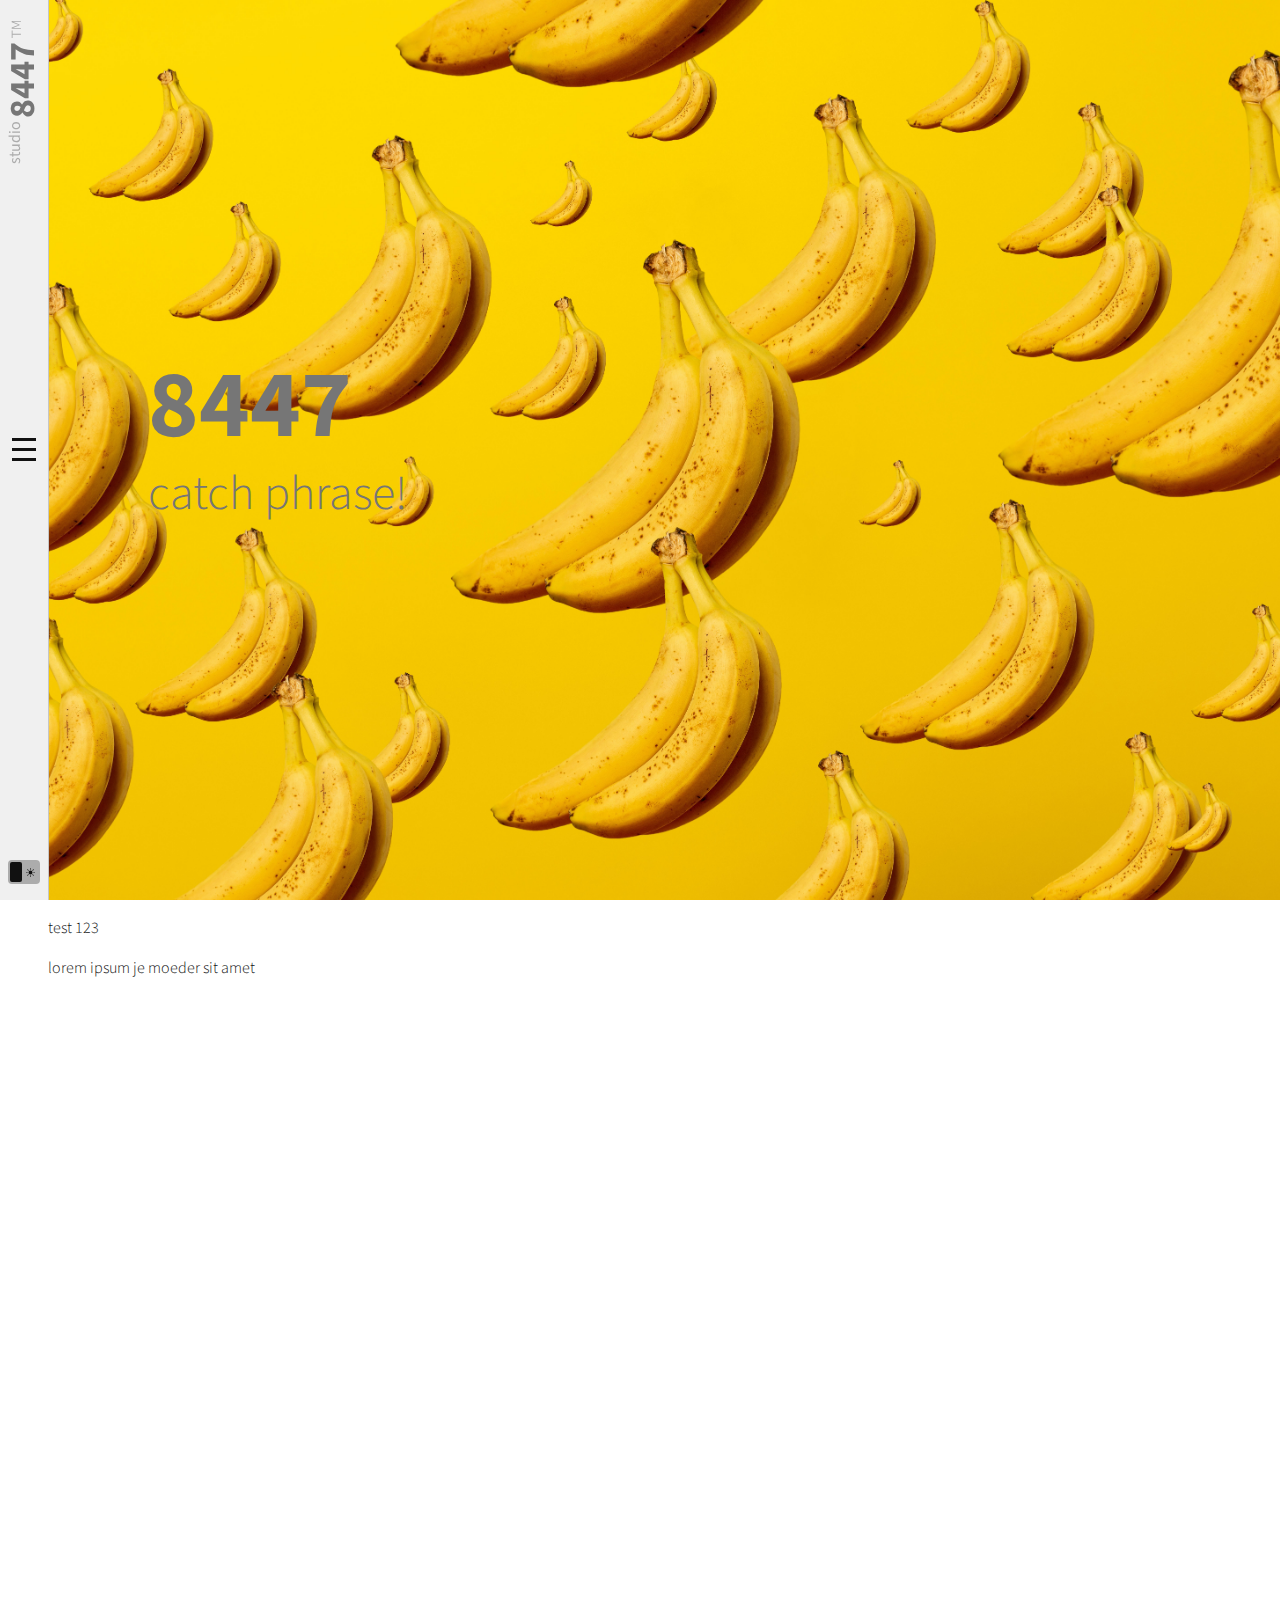
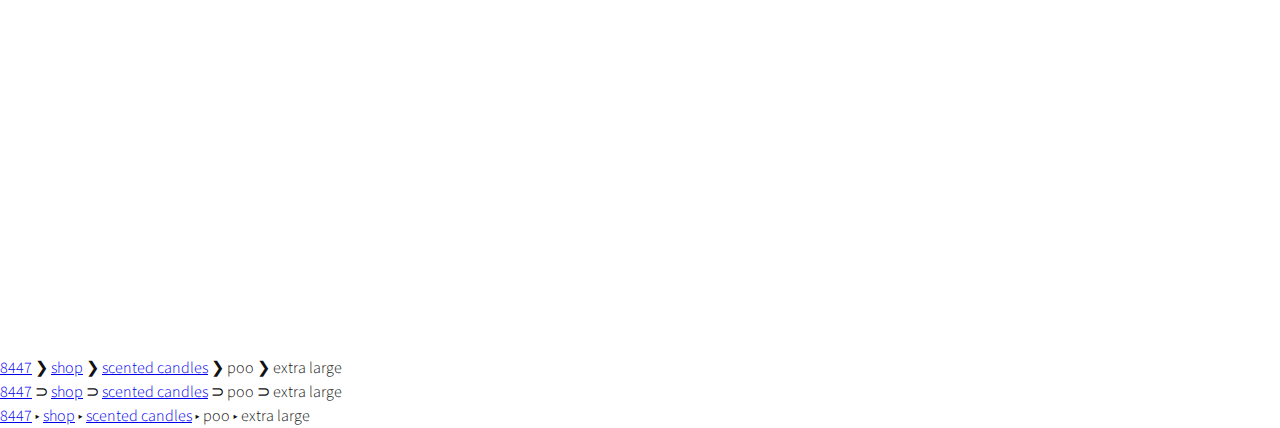
==== docs/8447/index.html @ b16a4faa "breadcrumb design" ====
<html color-mode="light">

  <head>
    <script src="https://ajax.googleapis.com/ajax/libs/jquery/3.6.1/jquery.min.js"></script>
    <script src="darkmode.js"></script>
    <meta name="viewport" content="width=device-width, initial-scale=1.0">
    <!--    styles-->
    <link rel="preconnect" href="https://fonts.googleapis.com">
    <link rel="preconnect" href="https://fonts.gstatic.com" crossorigin>
    <link href="https://fonts.googleapis.com/css2?family=Source+Sans+Pro:ital,wght@0,200;0,300;0,400;0,600;0,700;0,900;1,200;1,300;1,400;1,600;1,700;1,900&display=swap" rel="stylesheet">
    <link rel="stylesheet" href="styles.css">
    <link rel="stylesheet" href="hamburgers.css">
    <!--    fonts-->
    <link rel="preconnect" href="https://fonts.googleapis.com">
    <link rel="preconnect" href="https://fonts.gstatic.com" crossorigin>
    <link href="https://fonts.googleapis.com/css2?family=Source+Sans+Pro:ital,wght@0,300;0,400;0,700;1,300;1,400;1,700&display=swap" rel="stylesheet">

    <script>
      function toggle_menu() {

        if($('#menu_trigger').hasClass('is-active')) {

          $('#menu_trigger').removeClass('is-active');
          $('#menu_bar').removeClass('active');
          $('.menu_overlay').removeClass('active');
          $('body').removeClass('no_touching');

        } else {

          $('#menu_trigger').addClass('is-active');
          $('#menu_bar').addClass('active');
          $('.menu_overlay').addClass('active');
          $('body').addClass('no_touching');

        };

      };
    </script>

  </head>

  <body>

    <header>
      <div class="menu_overlay" onclick="toggle_menu()"></div>
      <div id="menu_bar" class="menu_container">
        <div class="menu_dock">
          <a class="logo_wrapper" href="index.html">  
            <h3>studio</h3><h1>8447<span>&#8482;</span></h1>
          </a>
          <div class="menu-tools">
            <label class="switch">
              <input type="checkbox" class="darkmode-trigger" id="darkmode-toggle">
              <span class="slider"><span></span></span>
            </label>
          </div>
          <div class="menu_trigger_wrapper">
            <button id="menu_trigger" class="hamburger hamburger--spin" onclick="toggle_menu()" type="button">
              <span class="hamburger-box">
                <span class="hamburger-inner"></span>
              </span>
            </button>
          </div>
        </div>
        <div class="menu_panel">
          <div class="menu_panel_content">
            <ul class="menu">
              <li class="main_item">
                <a>Shop</a>
                <p>buy buy buy!</p>
              </li>
              <li class="main_item">
                <a>Meubelmakerij</a>
                <p>building your ideas</p>
              </li>
              <li class="main_item">
                <a>CNC &amp; laser service</a>
                <p>carving and cutting your designs</p>
              </li>
              <li class="main_item">
                <a>4th thing here</a>
                <p>lorem ipsum dolor sit amet</p>
              </li>
              <li><a class="extra_item">over 8447</a></li>
              <li><a class="extra_item">contact</a>
              </li>
            </ul>
          </div>
        </div>
      </div>
    </header>

    <main class="content_container">
      <section class="hero">
        <div class="hero_content">
          <h1>8447</h1>
          <h4 style="font-weight: 300;">catch phrase!</h4>
        </div>
      </section>
      <p>test 123</p>
      <p></p>
      <div style="height: 1000px;">
        <p>lorem ipsum je moeder sit amet</p>
      </div>
    </main>

    <footer>
      <div class="breadcrumb_wrapper">
        <div class="breadcrumb_bar">
          <a href="index.html">8447</a>
          <span>&#x276F;</span>
          <a href="shop">shop</a>
          <span>&#x276F;</span>
          <a href="shop/scented-candles">scented candles</a>
          <span>&#x276F;</span>
          <a>poo</a>
          <span>&#x276F;</span>
          <a>extra large</a>
        </div>
      </div>
      <div class="breadcrumb_wrapper">
        
        <div class="breadcrumb_bar">
          <a href="index.html">8447</a>
          <span>&sup;</span>
          <a href="shop">shop</a>
          <span>&sup;</span>
          <a href="shop/scented-candles">scented candles</a>
          <span>&sup;</span>
          <a>poo</a>
          <span>&sup;</span>
          <a>extra large</a>
        </div>
      </div><div class="breadcrumb_wrapper">
        <div class="breadcrumb_bar">
          <a href="index.html">8447</a>
          <span>&#x25B8;</span>
          <a href="shop">shop</a>
          <span>&#x25B8;</span>
          <a href="shop/scented-candles">scented candles</a>
          <span>&#x25B8;</span>
          <a>poo</a>
          <span>&#x25B8;</span>
          <a>extra large</a>
        </div>
      </div>
    </footer>

  </body>

</html>
---- docs/8447/styles.css ----
html, .root {font-size: 16px; line-height: 24px; height: 100%; padding: 0;}

div, pre {box-sizing: border-box; -moz-box-sizing: border-box; -webkit-box-sizing: border-box;}

.no_touching {
  touch-action: none;
  overflow: hidden;
}

html{
  --g01: #F0F0F0;
  --g02: #DDDDDD;
  --g03: #C6C6C6;
  --g04: #ACACAC;
  --g05: #919191;
  --g06: #767676;
  --g07: #5C5C5C;
  --g08: #444444;
  --g09: #2F2F2F;
  --g10: #1F1F1F;
  --g11: #151515;
  --g12: #111111;
  --g13: #000000;
}

:root[color-mode="light"] {

  --background: #ffffff;
  --surface_1: var(--g01);
  --surface_2: var(--g02);
  --surface_3: var(--g03);
  --surface_4: var(--g04);
  --surface_hl_1: var(--g02);
  --surface_hl_2: var(--g03);
  --surface_hl_3: var(--g04);
  --surface_hl_4: var(--g05);
  --primary: var(--g06);
  --secundary: var(--g04);
  --acc_orange: #ff9524;

  --on_sur_1: var(--g12);
  --on_sur_2: var(--g13);
  --on_sig: #ffffff;
}

:root[color-mode="dark"] {

  --background: var(--g09);
  --surface_1: var(--g10);
  --surface_2: var(--g11);
  --surface_3: var(--g12);
  --surface_4: var(--g13);
  --surface_hl_1: var(--g08);
  --surface_hl_2: var(--g09);
  --surface_hl_3: var(--g10);
  --surface_hl_4: var(--g11);
  --primary: var(--g06);
  --secundary: var(--g08);
  --acc_orange: #de750b;

  --on_sur_1: var(--g04);
  --on_sur_2: var(--03);
  --on_sig: var(--g02);
}

body {

  --menu_bar_width: 48px;
  --menu_bar_height: 48px;
  --menu_field_width: 400px;

  height: 100%;
  margin: 0;
  padding: 0;

  background-color: #ffffff;
  background-color: var(--surface_1, #f0f0f0);
  background-color: var(--background, #ffffff);

  border: none;
  font-weight: 300;
  font-family: 'Source Sans Pro', sans-serif;;
  font-size: 1em;
  line-height: 1.5em;
  color: #111111;
  color: var(--on_sur_1, #111111);
  width: 100%;
  overflow-x: hidden;
}


/*  for mobile devices  */
@media only screen and (min-width: 300px) {


  /*  ## -- menu bar -- ##  */

  .menu_container {
    touch-action: auto;
    width: 100%;
    height: 48px;
    height: var(--menu_bar_width, 48px);
    position: fixed;
    top: 0;
    left: 0;
    right: 0;
    border-bottom: 1px solid var(--surface_3, #c6c6c6);
    background-color: var(--surface_1, #f0f0f0);

    /* on closing menu */
    transition: height .25s ease-in-out 0.1s;
  }

  .menu_container.active {
    touch-action: none;
    height: 100%;
    /* on openening menu */
    transition: height .25s ease-in-out;
  }

  .menu_overlay {
    opacity: 0;
    position: fixed;
    top: 0;
    width: 0;
    height: 0;
    background-color: rgba(0, 0, 0, 0.8);
    background-color: var(--surface_2);

    opacity: 0;
    transition: opacity 0.25s ease-in-out,
      height 0s ease 0.25s,
      width 0s ease 0.25s;
  }

  .menu_overlay.active {
    opacity: .95;
    width: 100%;
    height: 100%;
    transition: opacity 0.25s ease-in-out;
  }

  .menu_dock {
    height: 48px;
    height: calc(var(--menu_bar_height, 48px));
    position: absolute;
    left: 0;
    right: 0;
    /*    bottom: 0;*/
  }

  .menu_panel {
    position: absolute;
    top: 48px;
    top: var(--menu_bar_height, 48px);
    width: 100%;
    height: 0;
    overflow-y: scroll;
    overflow-x: hidden;
    /* on closing menu */
    transition: height .25s ease-in-out 0.1s;
  }

  .menu_container.active > .menu_panel {
    height: calc(100% - var(--menu_bar_height, 48px) - env(safe-area-inset-bottom));
    opacity: 1;
    /* on openening menu */
    transition: 
      height .25s ease-in-out;
  }

  .menu_panel_content {
    padding: 2em;
    opacity: 0;
/*    margin: 2em;*/
    /*    on closing menu   */
    transition: opacity 0.1s ease-in-out 0.1s;
  }

  .menu_container.active > .menu_panel > .menu_panel_content {
    opacity: 1;
    /*    on opening menu   */
    transition: opacity 0.15s ease-in-out 0.25s;
  }


  /*  ## -- menu trigger -- ##  */

  .menu_trigger_wrapper {
    position: absolute;
    right: 0;
    top: 50%;
    transform: translate(0, -50%);
    padding: 16px;
  }


  /*  ## -- logo -- ##  */

  .logo_wrapper {
    text-decoration: inherit;
    cursor: pointer;
    display: flex;
    align-items: flex-start;
    position: absolute;
    left: 0;
    top: 50%;
    transform: translateY(-50%);
    margin-left: 16px;

  }

  .logo_wrapper > h1 {
    margin: 2px 0;
    font-size: 20px;
    color: var(--primary);
  }

  .logo_wrapper > h1 > span {
    font-weight: 200;
    color: var(--secundary);
    font-size: 19px;
  }

  .logo_wrapper > h3 {
    margin: 0 4px 0 0;
    font-size: 12px;
    font-weight: 400;

    color: var(--secundary);
  }


  /*  ## -- darkmode trigger -- ##  */

  .menu-tools {
    position: absolute;
    top: 50%;
    right: 40px;
    margin: 0 16px;
    transform: translateY(-50%);
  }

  .switch {
    -webkit-touch-callout: none;
    -webkit-user-select: none;
    -khtml-user-select: none;
    -moz-user-select: none;
    -ms-user-select: none;
    user-select: none;
    overflow: hidden;
    position: relative;
    display: inline-block;
    width: 32px;
    height: 24px;
    border-radius: 4px;
    cursor: pointer;
    background-color: var(--surface_4);
  }

  .switch input {
    opacity: 0;
    width: 0;
    height: 0;
  }

  .slider {
    position: absolute;
    display: inline-block;
    left: 0;
    padding: 2px;
    box-sizing: border-box;
    width: 50%;
    height: 100%;
    transition: all 0.25s ease-out;
  }

  .slider > span {
    display: inline-block;
    height: 100%;
    width: 100%;
    background-color: #161825;
    background-color: var(--on_sur_1, #111111);
    border-radius: 2px;
  }

  input:checked + .slider {
    transform: translateX(100%);
  }

  .slider:after, .slider:before {
    content: "";
    display: inline-block;
    position: absolute;
    top: 0;
    height: 100%;
    width: 80%;
    background-repeat: no-repeat;
    background-size: contain;
    transition:
      background-position 0.2s ease-out 0.3s,
      opacity 0.5s 0.25s;
  }

  .slider:before {
    right: 100%;
    background-image: url(night.svg);
    background-position: 0px 20px;
    opacity: 0;
  }

  .slider:after {
    left: 100%;
    background-image: url(day.svg);
    background-position: center;
    opacity: 1;
  }

  input:checked + .slider:before {
    background-position: center;
    opacity: 1;
  }

  input:checked + .slider:after {
    background-position: 0 -20px;
    opacity: 0;
  }


  /*  ## -- menu -- ##  */

  .menu {
    list-style-type: none;
    padding: 0;
    margin: 0;
  }

  .main_item > a {
    font-size: 1.5em;
    font-weight: 700;
    transition: color .15s ease-in-out;
  }

  .main_item > p {
    margin-top: -.5em;
    color: var(--primary);
    overflow-y: hidden;
    height: 0;
    transition: height .25s ease-in-out;
  }

  .menu > li:hover > p {
    height: 24px;
    transition: height .25s ease-in-out .25s;
  }

  .menu > li > p::before {
    content: ">_ ";
    color: var(--acc_orange);

  }

  .menu > .extra_item {
    font-size: 16px;
    font-weight: 300;
    color: var(--primary): 
  }

  .menu > li > a {
    cursor: pointer;
    padding: .5em 0;
    display :inline-block;
    position: relative;
    overflow: hidden;
  }

  .menu > li:hover {
    color: var(--on_sur_2);
    transition: color .15s ease-in-out;
  }

  .menu > li > a::after {
    content: '';
    position: absolute;
    left: 0;
    display: block;
    width: 100%;
    height: 2px;
    z-index: -1;
    background-color: var(--secundary);
    background-color: var(--acc_orange);
    opacity: 0;
    transform: translate3d(-100%, 0, 0);
    transition: opacity .25s, transform .25s;
  }

  .menu > li > a:hover::after,
  .menu > li > a:focus::after {
    opacity: 1;
    transform: translate3d(0, 0, 0);
  }

  main {
    margin: 0;
    background-color: #ffffff;
    background-color: var(--background, #ffffff);
  }

  .hero {
    display: flex;
    align-items: center;
    margin-top: 48px;
    margin-top: var(--menu_bar_height);
    height: calc(100% - 48px);
    height: calc(100% - var(--menu_bar_height));
    background-image: url('banana.jpg');
    background-position: center;
    background-repeat: no-repeat;
    background-size: cover;
    color: var(--primary);
  }

  .hero_content {
    padding-left: 100px;
    /* color: white; */
    font-size: 3em;
  }

}

/*  for tablets  */
@media only screen and (min-width: 768px) {

  .menu_container {
    display: flex;
    top: 0;
    left: 0;
    right: auto;
    height: 100%;
    width: auto;
    margin: 0;
    border: none;
    transition: all 0;
    border-right: 1px solid var(--surface_3, #C6C6C6);


  }

  .menu_container.active {
    transition: all 0;
  }

  .menu_dock {
    position: relative;
    height: 100%;
    float: left;
    width: 48px;
    width: var(--menu_bar_width, 48px);
  }

  .menu_panel {
    position: static;
    bottom: auto;
    width: 0;
    height: 100%;
    /*    border-left: 1px solid var(--surface_3, #C6C6C6);*/
    /* on closing menu */
    transition: width 0.25s ease-in-out 0.1s;

  }

  .menu_container.active > .menu_panel {
    height: 100%;
    width: 400px;
    width: var(--menu_field_width, 400px);
    /* on openening menu */
    transition: width 0.25s ease-in-out;
  }

  .menu_panel_content {
    margin: 0;
    padding: 1em;
    opacity: 0;
    margin: 50px 0 0 0;
    font-size: 1.2em;

    /*   on closing menu */
    transition: 
      opacity 0.2s ease-in-out, 
      margin 0.25s ease-out 0.25s;
  }

  .menu_container.active > .menu_panel > .menu_panel_content {
    margin: 0;
    opacity: 1;
    /*  on opening menu */
    transition: 
      opacity 0.25s ease-in-out 0.25s, 
      margin 0.25s ease-out 0.25s;
  }

  .menu_trigger_wrapper {
    position: absolute;
    top: 50%;
    right: auto;
    left: 0;
    width: 100%;
    padding: 12px;
    transform: translateY(-50%);
  }

  .logo_wrapper {
    top: 0;
    left: 50%;
    right: auto;
    justify-content: flex-start;
    margin: 0;
    margin-top: 16px;
    width: 170px;
    -webkit-transform: translate(-50%, 100%) rotate(-90deg);
    -moz-transform: translate(-50%, 100%) rotate(-90deg);
    -ms-transform: translate(-50%, 100%) rotate(-90deg);
    -o-transform: translate(-50%, 100%) rotate(-90deg);
  }

  .logo_wrapper > h1 {
    margin: 8px 0;
    display: inline-block;
    font-size: 36px;
    color: var(--primary);
  }

  .logo_wrapper > h1 > span {
    font-weight: 200;
    font-size: 30px;
    margin-left: 4px;
    position: relative;
    top: -2px;
  }

  .logo_wrapper > h3 {
    margin: 0 3.5px 0 0;
    display: inline-block;
    font-size: 16px;
    font-weight: 400;

    color: var(--secundary);
  }

  .menu-tools {
    top: auto;
    right: auto;
    left: 50%;
    bottom: 0;
    margin: 0;
    margin-bottom: 16px;
    transform: translate(-50%);

  }

  main {
    margin-left: 48px;
    margin-left: var(--menu_bar_width, 48px);
  }

  .hero {
    margin: 0;
    height: 100%;
  }

}

/*  for computers */
@media only screen and (min-width: 1400px) {
  body {
    --menu_bar_width: 64px;
    --menu_field_width: 400px;
  }
}
---- docs/8447/hamburgers.css ----
/*!
* Hamburgers
* @description Tasty CSS-animated hamburgers
* @author Jonathan Suh @jonsuh
* @site https://jonsuh.com/hamburgers
* @link https://github.com/jonsuh/hamburgers
*/
.hamburger {
  width: 100%;
  padding: 0 !important;
  margin-left: auto;
  margin-right: auto;
  display: inline-block;
  cursor: pointer;
  transition-property: opacity, filter;
  transition-duration: 0.15s;
  transition-timing-function: linear;
  font: inherit;
  color: inherit;
  text-transform: none;
  background-color: transparent;
  border: 0;
  overflow: visible; }

.hamburger:hover {
  opacity: 0.7; }

.hamburger.is-active:hover {
  opacity: 0.7; }

.hamburger.is-active .hamburger-inner,
.hamburger.is-active .hamburger-inner::before,
.hamburger.is-active .hamburger-inner::after {
  /* background-color: #000; */
 }

.hamburger-box {
  margin: 0 auto;
  width: 24px;
  height: 24px;
  display: inline-block;
  position: relative; }

.hamburger-inner {
  display: block;
  top: 50%;
  margin-top: -2px; }

.hamburger-inner, .hamburger-inner::before, .hamburger-inner::after {
  width: 24px;
  height: 3px;
  background-color: var(--on_sur_1, #111111);
  position: absolute;
  transition-property: transform;
  transition-duration: 0.15s;
  transition-timing-function: ease; }

.hamburger-inner::before, .hamburger-inner::after {
  content: "";
  display: block; }

.hamburger-inner::before {
  top: -10px; }

.hamburger-inner::after {
  bottom: -10px; }

/*
* 3DX*/
.hamburger--3dx .hamburger-box {
  perspective: 80px; }

.hamburger--3dx .hamburger-inner {
  transition: transform 0.15s cubic-bezier(0.645, 0.045, 0.355, 1), background-color 0s 0.1s cubic-bezier(0.645, 0.045, 0.355, 1); }
.hamburger--3dx .hamburger-inner::before, .hamburger--3dx .hamburger-inner::after {
  transition: transform 0s 0.1s cubic-bezier(0.645, 0.045, 0.355, 1); }

.hamburger--3dx.is-active .hamburger-inner {
  background-color: transparent !important;
  transform: rotateY(180deg); }
.hamburger--3dx.is-active .hamburger-inner::before {
  transform: translate3d(0, 10px, 0) rotate(45deg); }
.hamburger--3dx.is-active .hamburger-inner::after {
  transform: translate3d(0, -10px, 0) rotate(-45deg); }

/*
* 3DX Reverse
*/
.hamburger--3dx-r .hamburger-box {
  perspective: 80px; }

.hamburger--3dx-r .hamburger-inner {
  transition: transform 0.15s cubic-bezier(0.645, 0.045, 0.355, 1), background-color 0s 0.1s cubic-bezier(0.645, 0.045, 0.355, 1); }
.hamburger--3dx-r .hamburger-inner::before, .hamburger--3dx-r .hamburger-inner::after {
  transition: transform 0s 0.1s cubic-bezier(0.645, 0.045, 0.355, 1); }

.hamburger--3dx-r.is-active .hamburger-inner {
  background-color: transparent !important;
  transform: rotateY(-180deg); }
.hamburger--3dx-r.is-active .hamburger-inner::before {
  transform: translate3d(0, 10px, 0) rotate(45deg); }
.hamburger--3dx-r.is-active .hamburger-inner::after {
  transform: translate3d(0, -10px, 0) rotate(-45deg); }

/*
* 3DY
*/
.hamburger--3dy .hamburger-box {
  perspective: 80px; }

.hamburger--3dy .hamburger-inner {
  transition: transform 0.15s cubic-bezier(0.645, 0.045, 0.355, 1), background-color 0s 0.1s cubic-bezier(0.645, 0.045, 0.355, 1); }
.hamburger--3dy .hamburger-inner::before, .hamburger--3dy .hamburger-inner::after {
  transition: transform 0s 0.1s cubic-bezier(0.645, 0.045, 0.355, 1); }

.hamburger--3dy.is-active .hamburger-inner {
  background-color: transparent !important;
  transform: rotateX(-180deg); }
.hamburger--3dy.is-active .hamburger-inner::before {
  transform: translate3d(0, 10px, 0) rotate(45deg); }
.hamburger--3dy.is-active .hamburger-inner::after {
  transform: translate3d(0, -10px, 0) rotate(-45deg); }

/*
* 3DY Reverse
*/
.hamburger--3dy-r .hamburger-box {
  perspective: 80px; }

.hamburger--3dy-r .hamburger-inner {
  transition: transform 0.15s cubic-bezier(0.645, 0.045, 0.355, 1), background-color 0s 0.1s cubic-bezier(0.645, 0.045, 0.355, 1); }
.hamburger--3dy-r .hamburger-inner::before, .hamburger--3dy-r .hamburger-inner::after {
  transition: transform 0s 0.1s cubic-bezier(0.645, 0.045, 0.355, 1); }

.hamburger--3dy-r.is-active .hamburger-inner {
  background-color: transparent !important;
  transform: rotateX(180deg); }
.hamburger--3dy-r.is-active .hamburger-inner::before {
  transform: translate3d(0, 10px, 0) rotate(45deg); }
.hamburger--3dy-r.is-active .hamburger-inner::after {
  transform: translate3d(0, -10px, 0) rotate(-45deg); }

/*
* 3DXY
*/
.hamburger--3dxy .hamburger-box {
  perspective: 80px; }

.hamburger--3dxy .hamburger-inner {
  transition: transform 0.15s cubic-bezier(0.645, 0.045, 0.355, 1), background-color 0s 0.1s cubic-bezier(0.645, 0.045, 0.355, 1); }
.hamburger--3dxy .hamburger-inner::before, .hamburger--3dxy .hamburger-inner::after {
  transition: transform 0s 0.1s cubic-bezier(0.645, 0.045, 0.355, 1); }

.hamburger--3dxy.is-active .hamburger-inner {
  background-color: transparent !important;
  transform: rotateX(180deg) rotateY(180deg); }
.hamburger--3dxy.is-active .hamburger-inner::before {
  transform: translate3d(0, 10px, 0) rotate(45deg); }
.hamburger--3dxy.is-active .hamburger-inner::after {
  transform: translate3d(0, -10px, 0) rotate(-45deg); }

/*
* 3DXY Reverse
*/
.hamburger--3dxy-r .hamburger-box {
  perspective: 80px; }

.hamburger--3dxy-r .hamburger-inner {
  transition: transform 0.15s cubic-bezier(0.645, 0.045, 0.355, 1), background-color 0s 0.1s cubic-bezier(0.645, 0.045, 0.355, 1); }
.hamburger--3dxy-r .hamburger-inner::before, .hamburger--3dxy-r .hamburger-inner::after {
  transition: transform 0s 0.1s cubic-bezier(0.645, 0.045, 0.355, 1); }

.hamburger--3dxy-r.is-active .hamburger-inner {
  background-color: transparent !important;
  transform: rotateX(180deg) rotateY(180deg) rotateZ(-180deg); }
.hamburger--3dxy-r.is-active .hamburger-inner::before {
  transform: translate3d(0, 10px, 0) rotate(45deg); }
.hamburger--3dxy-r.is-active .hamburger-inner::after {
  transform: translate3d(0, -10px, 0) rotate(-45deg); }

/*
* Arrow
*/
.hamburger--arrow.is-active .hamburger-inner::before {
  transform: translate3d(-8px, 0, 0) rotate(-45deg) scale(0.7, 1); }

.hamburger--arrow.is-active .hamburger-inner::after {
  transform: translate3d(-8px, 0, 0) rotate(45deg) scale(0.7, 1); }

/*
* Arrow Right
*/
.hamburger--arrow-r.is-active .hamburger-inner::before {
  transform: translate3d(8px, 0, 0) rotate(45deg) scale(0.7, 1); }

.hamburger--arrow-r.is-active .hamburger-inner::after {
  transform: translate3d(8px, 0, 0) rotate(-45deg) scale(0.7, 1); }

/*
* Arrow Alt
*/
.hamburger--arrowalt .hamburger-inner::before {
  transition: top 0.1s 0.1s ease, transform 0.1s cubic-bezier(0.165, 0.84, 0.44, 1); }

.hamburger--arrowalt .hamburger-inner::after {
  transition: bottom 0.1s 0.1s ease, transform 0.1s cubic-bezier(0.165, 0.84, 0.44, 1); }

.hamburger--arrowalt.is-active .hamburger-inner::before {
  top: 0;
  transform: translate3d(-8px, -10px, 0) rotate(-45deg) scale(0.7, 1);
  transition: top 0.1s ease, transform 0.1s 0.1s cubic-bezier(0.895, 0.03, 0.685, 0.22); }

.hamburger--arrowalt.is-active .hamburger-inner::after {
  bottom: 0;
  transform: translate3d(-8px, 10px, 0) rotate(45deg) scale(0.7, 1);
  transition: bottom 0.1s ease, transform 0.1s 0.1s cubic-bezier(0.895, 0.03, 0.685, 0.22); }

/*
* Arrow Alt Right
*/
.hamburger--arrowalt-r .hamburger-inner::before {
  transition: top 0.1s 0.1s ease, transform 0.1s cubic-bezier(0.165, 0.84, 0.44, 1); }

.hamburger--arrowalt-r .hamburger-inner::after {
  transition: bottom 0.1s 0.1s ease, transform 0.1s cubic-bezier(0.165, 0.84, 0.44, 1); }

.hamburger--arrowalt-r.is-active .hamburger-inner::before {
  top: 0;
  transform: translate3d(8px, -10px, 0) rotate(45deg) scale(0.7, 1);
  transition: top 0.1s ease, transform 0.1s 0.1s cubic-bezier(0.895, 0.03, 0.685, 0.22); }

.hamburger--arrowalt-r.is-active .hamburger-inner::after {
  bottom: 0;
  transform: translate3d(8px, 10px, 0) rotate(-45deg) scale(0.7, 1);
  transition: bottom 0.1s ease, transform 0.1s 0.1s cubic-bezier(0.895, 0.03, 0.685, 0.22); }

/*
* Arrow Turn
*/
.hamburger--arrowturn.is-active .hamburger-inner {
  transform: rotate(-180deg); }
.hamburger--arrowturn.is-active .hamburger-inner::before {
  transform: translate3d(8px, 0, 0) rotate(45deg) scale(0.7, 1); }
.hamburger--arrowturn.is-active .hamburger-inner::after {
  transform: translate3d(8px, 0, 0) rotate(-45deg) scale(0.7, 1); }

/*
* Arrow Turn Right
*/
.hamburger--arrowturn-r.is-active .hamburger-inner {
  transform: rotate(-180deg); }
.hamburger--arrowturn-r.is-active .hamburger-inner::before {
  transform: translate3d(-8px, 0, 0) rotate(-45deg) scale(0.7, 1); }
.hamburger--arrowturn-r.is-active .hamburger-inner::after {
  transform: translate3d(-8px, 0, 0) rotate(45deg) scale(0.7, 1); }

/*
* Spin
*/
.hamburger--spin .hamburger-inner {
  transition-duration: 0.22s;
  transition-timing-function: cubic-bezier(0.55, 0.055, 0.675, 0.19); }
.hamburger--spin .hamburger-inner::before {
  transition: top 0.1s 0.25s ease-in, opacity 0.1s ease-in; }
.hamburger--spin .hamburger-inner::after {
  transition: bottom 0.1s 0.25s ease-in, transform 0.22s cubic-bezier(0.55, 0.055, 0.675, 0.19); }

.hamburger--spin.is-active .hamburger-inner {
  transform: rotate(225deg);
  transition-delay: 0.12s;
  transition-timing-function: cubic-bezier(0.215, 0.61, 0.355, 1); }
.hamburger--spin.is-active .hamburger-inner::before {
  top: 0;
  opacity: 0;
  transition: top 0.1s ease-out, opacity 0.1s 0.12s ease-out; }
.hamburger--spin.is-active .hamburger-inner::after {
  bottom: 0;
  transform: rotate(-90deg);
  transition: bottom 0.1s ease-out, transform 0.22s 0.12s cubic-bezier(0.215, 0.61, 0.355, 1); }

/*
* Spin Reverse
*/
.hamburger--spin-r .hamburger-inner {
  transition-duration: 0.22s;
  transition-timing-function: cubic-bezier(0.55, 0.055, 0.675, 0.19); }
.hamburger--spin-r .hamburger-inner::before {
  transition: top 0.1s 0.25s ease-in, opacity 0.1s ease-in; }
.hamburger--spin-r .hamburger-inner::after {
  transition: bottom 0.1s 0.25s ease-in, transform 0.22s cubic-bezier(0.55, 0.055, 0.675, 0.19); }

.hamburger--spin-r.is-active .hamburger-inner {
  transform: rotate(-225deg);
  transition-delay: 0.12s;
  transition-timing-function: cubic-bezier(0.215, 0.61, 0.355, 1); }
.hamburger--spin-r.is-active .hamburger-inner::before {
  top: 0;
  opacity: 0;
  transition: top 0.1s ease-out, opacity 0.1s 0.12s ease-out; }
.hamburger--spin-r.is-active .hamburger-inner::after {
  bottom: 0;
  transform: rotate(90deg);
  transition: bottom 0.1s ease-out, transform 0.22s 0.12s cubic-bezier(0.215, 0.61, 0.355, 1); }

/*
* Spring
*/
.hamburger--spring .hamburger-inner {
  top: 2px;
  transition: background-color 0s 0.13s linear; }
.hamburger--spring .hamburger-inner::before {
  top: 10px;
  transition: top 0.1s 0.2s cubic-bezier(0.33333, 0.66667, 0.66667, 1), transform 0.13s cubic-bezier(0.55, 0.055, 0.675, 0.19); }
.hamburger--spring .hamburger-inner::after {
  top: 20px;
  transition: top 0.2s 0.2s cubic-bezier(0.33333, 0.66667, 0.66667, 1), transform 0.13s cubic-bezier(0.55, 0.055, 0.675, 0.19); }

.hamburger--spring.is-active .hamburger-inner {
  transition-delay: 0.22s;
  background-color: transparent !important; }
.hamburger--spring.is-active .hamburger-inner::before {
  top: 0;
  transition: top 0.1s 0.15s cubic-bezier(0.33333, 0, 0.66667, 0.33333), transform 0.13s 0.22s cubic-bezier(0.215, 0.61, 0.355, 1);
  transform: translate3d(0, 10px, 0) rotate(45deg); }
.hamburger--spring.is-active .hamburger-inner::after {
  top: 0;
  transition: top 0.2s cubic-bezier(0.33333, 0, 0.66667, 0.33333), transform 0.13s 0.22s cubic-bezier(0.215, 0.61, 0.355, 1);
  transform: translate3d(0, 10px, 0) rotate(-45deg); }

/*
* Spring Reverse
*/
.hamburger--spring-r .hamburger-inner {
  top: auto;
  bottom: 0;
  transition-duration: 0.13s;
  transition-delay: 0s;
  transition-timing-function: cubic-bezier(0.55, 0.055, 0.675, 0.19); }
.hamburger--spring-r .hamburger-inner::after {
  top: -20px;
  transition: top 0.2s 0.2s cubic-bezier(0.33333, 0.66667, 0.66667, 1), opacity 0s linear; }
.hamburger--spring-r .hamburger-inner::before {
  transition: top 0.1s 0.2s cubic-bezier(0.33333, 0.66667, 0.66667, 1), transform 0.13s cubic-bezier(0.55, 0.055, 0.675, 0.19); }

.hamburger--spring-r.is-active .hamburger-inner {
  transform: translate3d(0, -10px, 0) rotate(-45deg);
  transition-delay: 0.22s;
  transition-timing-function: cubic-bezier(0.215, 0.61, 0.355, 1); }
.hamburger--spring-r.is-active .hamburger-inner::after {
  top: 0;
  opacity: 0;
  transition: top 0.2s cubic-bezier(0.33333, 0, 0.66667, 0.33333), opacity 0s 0.22s linear; }
.hamburger--spring-r.is-active .hamburger-inner::before {
  top: 0;
  transform: rotate(90deg);
  transition: top 0.1s 0.15s cubic-bezier(0.33333, 0, 0.66667, 0.33333), transform 0.13s 0.22s cubic-bezier(0.215, 0.61, 0.355, 1); }

/*
* Squeeze
*/
.hamburger--squeeze .hamburger-inner {
  transition-duration: 0.075s;
  transition-timing-function: cubic-bezier(0.55, 0.055, 0.675, 0.19); }
.hamburger--squeeze .hamburger-inner::before {
  transition: top 0.075s 0.12s ease, opacity 0.075s ease; }
.hamburger--squeeze .hamburger-inner::after {
  transition: bottom 0.075s 0.12s ease, transform 0.075s cubic-bezier(0.55, 0.055, 0.675, 0.19); }

.hamburger--squeeze.is-active .hamburger-inner {
  transform: rotate(45deg);
  transition-delay: 0.12s;
  transition-timing-function: cubic-bezier(0.215, 0.61, 0.355, 1); }
.hamburger--squeeze.is-active .hamburger-inner::before {
  top: 0;
  opacity: 0;
  transition: top 0.075s ease, opacity 0.075s 0.12s ease; }
.hamburger--squeeze.is-active .hamburger-inner::after {
  bottom: 0;
  transform: rotate(-90deg);
  transition: bottom 0.075s ease, transform 0.075s 0.12s cubic-bezier(0.215, 0.61, 0.355, 1); }
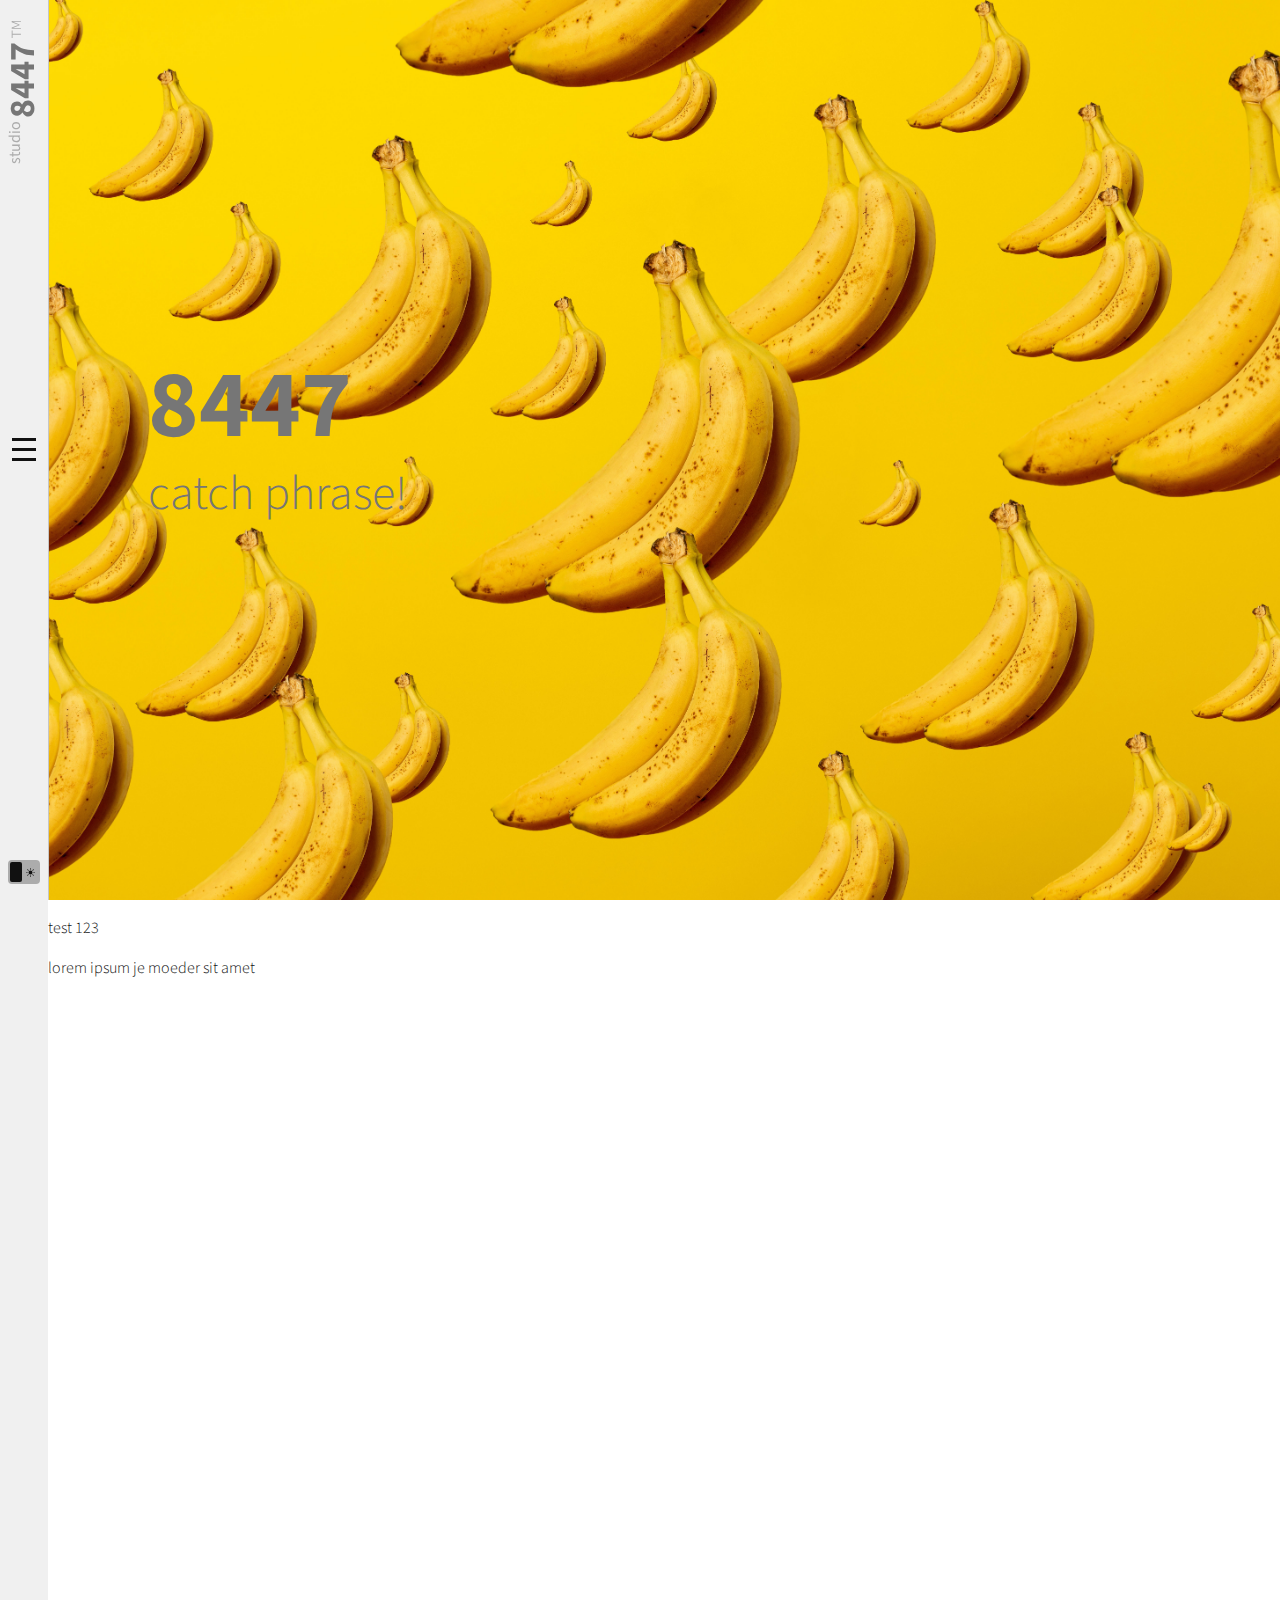
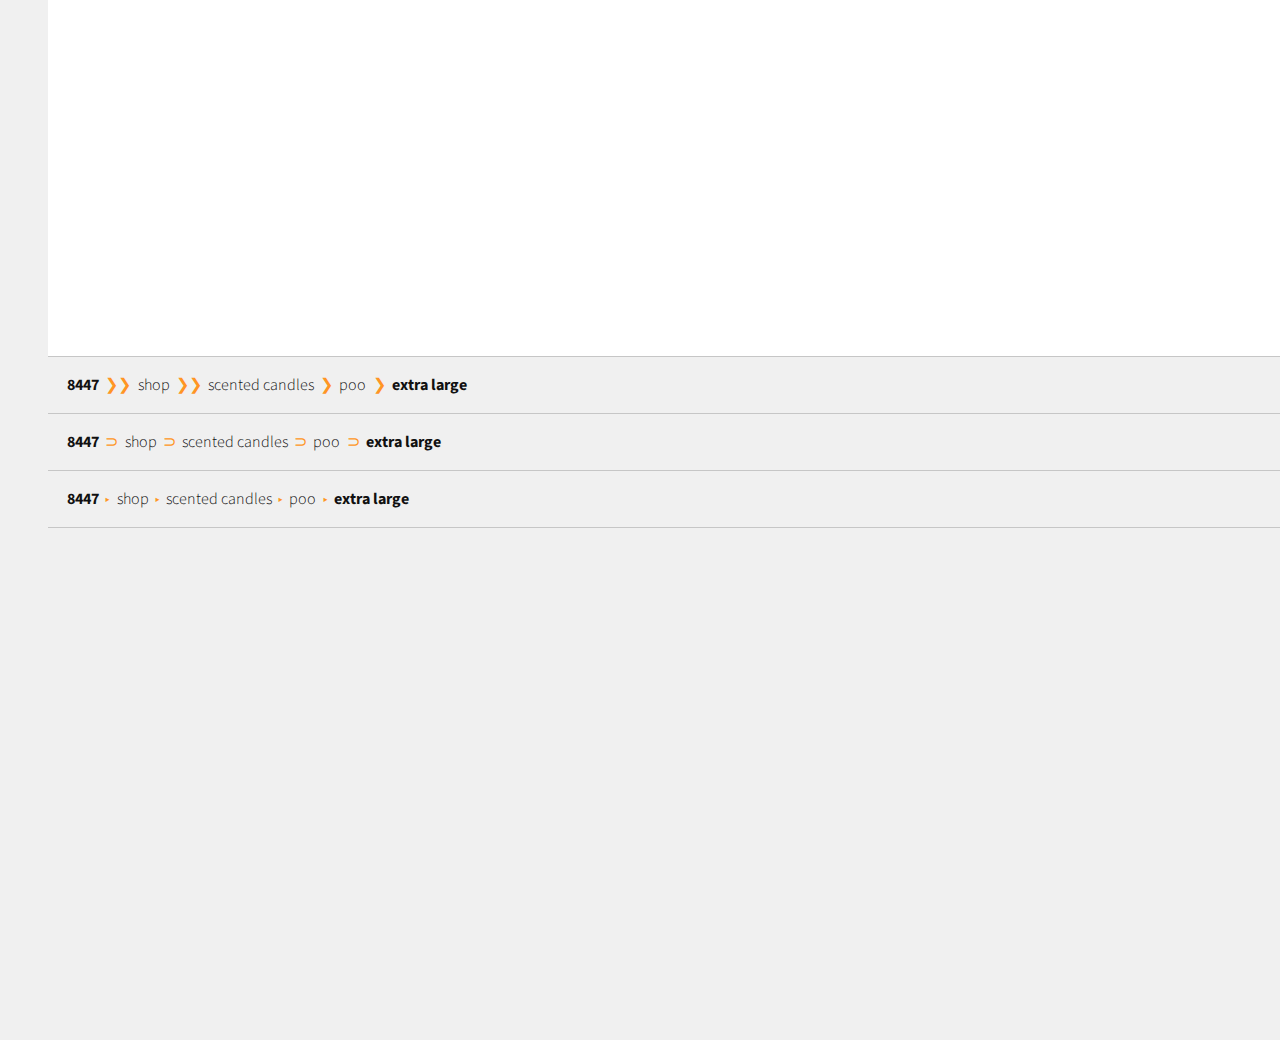
==== commit c78a026d: "breadcrumb fix" ====
--- a/docs/8447/index.html
+++ b/docs/8447/index.html
@@ -108,9 +108,9 @@
       <div class="breadcrumb_wrapper">
         <div class="breadcrumb_bar">
           <a href="index.html">8447</a>
-          <span>&#x276F;</span>
+          <span>&#x276F;&#x276F;</span>
           <a href="shop">shop</a>
-          <span>&#x276F;</span>
+          <span>&#x276F;&#x276F;</span>
           <a href="shop/scented-candles">scented candles</a>
           <span>&#x276F;</span>
           <a>poo</a>
--- a/docs/8447/styles.css
+++ b/docs/8447/styles.css
@@ -73,9 +73,8 @@
   margin: 0;
   padding: 0;
 
-  background-color: #ffffff;
-  background-color: var(--surface_1, #f0f0f0);
-  background-color: var(--background, #ffffff);
+  background-color: #f0f0f0;
+  background-color: var(--surface_1, #f0f0f0);;
 
   border: none;
   font-weight: 300;
@@ -172,7 +171,7 @@
   .menu_panel_content {
     padding: 2em;
     opacity: 0;
-/*    margin: 2em;*/
+    /*    margin: 2em;*/
     /*    on closing menu   */
     transition: opacity 0.1s ease-in-out 0.1s;
   }
@@ -351,11 +350,12 @@
 
   .menu > li:hover > p {
     height: 24px;
-    transition: height .25s ease-in-out .25s;
+    transition: height .15s ease-in-out .1s;
   }
 
   .menu > li > p::before {
     content: ">_ ";
+    font-weight: 600;
     color: var(--acc_orange);
 
   }
@@ -399,6 +399,9 @@
     opacity: 1;
     transform: translate3d(0, 0, 0);
   }
+
+
+  /*  ## -- page content -- ##  */
 
   main {
     margin: 0;
@@ -426,6 +429,44 @@
     font-size: 3em;
   }
 
+
+  /*  ## -- footer -- ##  */
+  footer {
+    background-color: var(--surface_1);
+    border-top: 1px solid var(--surface_3);
+
+    /*temp*/
+    padding-bottom: 512px;
+  }
+  
+  .breadcrumb_wrapper {
+    border-bottom: 1px solid var(--surface_3);
+  }
+  
+  .breadcrumb_bar {
+    padding: 16px;
+    color: var(--acc_orange);
+    
+  }
+  
+  .breadcrumb_bar > a {
+    margin: 0 .2em;
+    text-decoration: none;
+    color: var(--on_sur_1);
+  }
+  
+  .breadcrumb_bar > a:visited {
+    color: var(--on_sur_1);
+  }
+  
+  .breadcrumb_bar > a:first-child {
+    font-weight: 700;
+  }
+  
+  .breadcrumb_bar > a:last-child {
+    font-weight: 700;
+  }
+
 }
 
 /*  for tablets  */
@@ -568,6 +609,12 @@
     height: 100%;
   }
 
+  /*  ## -- footer -- ##  */
+  footer {
+    margin-left: 48px;
+    margin-left: var(--menu_bar_width);
+  }
+
 }
 
 /*  for computers */
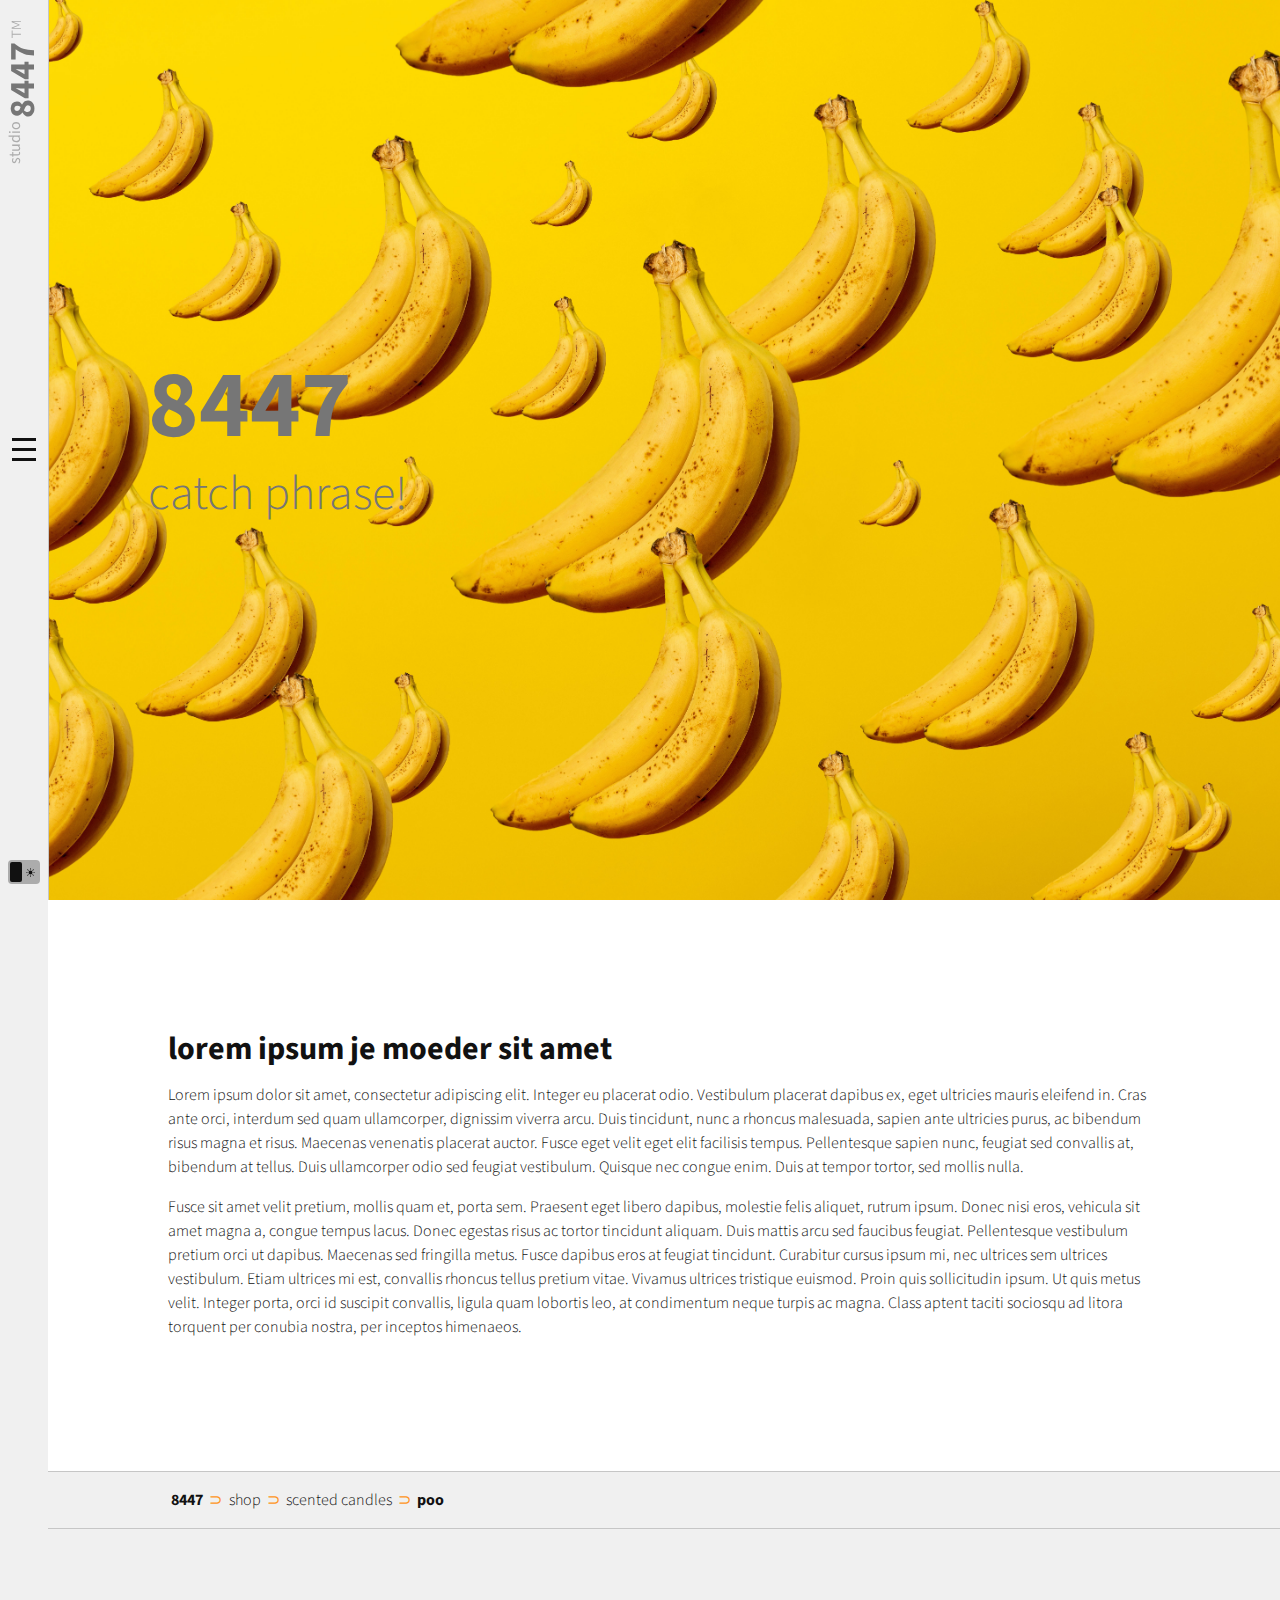
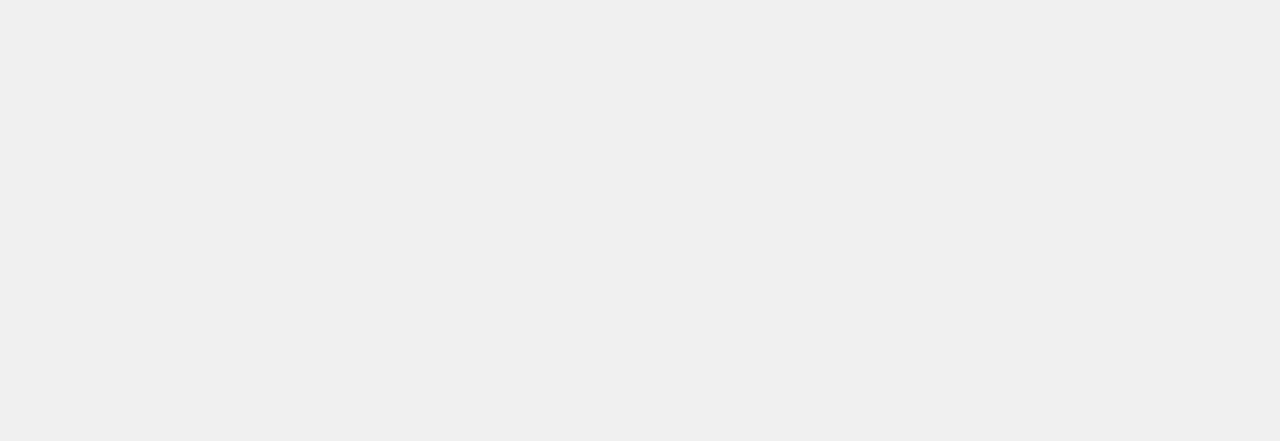
==== commit 313a63f7: "tiny changes troughout the page" ====
--- a/docs/8447/index.html
+++ b/docs/8447/index.html
@@ -41,6 +41,14 @@
 
   <body>
 
+    <div class="to_tight">
+      <div>
+        <p style="font-size: 2em;">it's a little to <p>
+        </p>
+        <p style="letter-spacing: -.1em; font-weight: 700; font-size: 60vw; margin-top: 20vw; margin-bottom: 30vw; margin-left: -10vw; margin-right: -3vw">tight</p>
+        <p>please resize your browser a bit, or use a slightly bigger screen :)</p>
+      </div>
+    </div>
     <header>
       <div class="menu_overlay" onclick="toggle_menu()"></div>
       <div id="menu_bar" class="menu_container">
@@ -97,29 +105,18 @@
           <h4 style="font-weight: 300;">catch phrase!</h4>
         </div>
       </section>
-      <p>test 123</p>
-      <p></p>
-      <div style="height: 1000px;">
-        <p>lorem ipsum je moeder sit amet</p>
+      <div class="main_content">
+        <div style="height: 100px;"></div>
+        <h1>lorem ipsum je moeder sit amet</h1>
+        <p>Lorem ipsum dolor sit amet, consectetur adipiscing elit. Integer eu placerat odio. Vestibulum placerat dapibus ex, eget ultricies mauris eleifend in. Cras ante orci, interdum sed quam ullamcorper, dignissim viverra arcu. Duis tincidunt, nunc a rhoncus malesuada, sapien ante ultricies purus, ac bibendum risus magna et risus. Maecenas venenatis placerat auctor. Fusce eget velit eget elit facilisis tempus. Pellentesque sapien nunc, feugiat sed convallis at, bibendum at tellus. Duis ullamcorper odio sed feugiat vestibulum. Quisque nec congue enim. Duis at tempor tortor, sed mollis nulla.</p>
+
+        <p>Fusce sit amet velit pretium, mollis quam et, porta sem. Praesent eget libero dapibus, molestie felis aliquet, rutrum ipsum. Donec nisi eros, vehicula sit amet magna a, congue tempus lacus. Donec egestas risus ac tortor tincidunt aliquam. Duis mattis arcu sed faucibus feugiat. Pellentesque vestibulum pretium orci ut dapibus. Maecenas sed fringilla metus. Fusce dapibus eros at feugiat tincidunt. Curabitur cursus ipsum mi, nec ultrices sem ultrices vestibulum. Etiam ultrices mi est, convallis rhoncus tellus pretium vitae. Vivamus ultrices tristique euismod. Proin quis sollicitudin ipsum. Ut quis metus velit. Integer porta, orci id suscipit convallis, ligula quam lobortis leo, at condimentum neque turpis ac magna. Class aptent taciti sociosqu ad litora torquent per conubia nostra, per inceptos himenaeos.</p>
+        <div style="height: 100px;"></div>
       </div>
     </main>
 
     <footer>
       <div class="breadcrumb_wrapper">
-        <div class="breadcrumb_bar">
-          <a href="index.html">8447</a>
-          <span>&#x276F;&#x276F;</span>
-          <a href="shop">shop</a>
-          <span>&#x276F;&#x276F;</span>
-          <a href="shop/scented-candles">scented candles</a>
-          <span>&#x276F;</span>
-          <a>poo</a>
-          <span>&#x276F;</span>
-          <a>extra large</a>
-        </div>
-      </div>
-      <div class="breadcrumb_wrapper">
-        
         <div class="breadcrumb_bar">
           <a href="index.html">8447</a>
           <span>&sup;</span>
@@ -128,20 +125,6 @@
           <a href="shop/scented-candles">scented candles</a>
           <span>&sup;</span>
           <a>poo</a>
-          <span>&sup;</span>
-          <a>extra large</a>
-        </div>
-      </div><div class="breadcrumb_wrapper">
-        <div class="breadcrumb_bar">
-          <a href="index.html">8447</a>
-          <span>&#x25B8;</span>
-          <a href="shop">shop</a>
-          <span>&#x25B8;</span>
-          <a href="shop/scented-candles">scented candles</a>
-          <span>&#x25B8;</span>
-          <a>poo</a>
-          <span>&#x25B8;</span>
-          <a>extra large</a>
         </div>
       </div>
     </footer>
--- a/docs/8447/styles.css
+++ b/docs/8447/styles.css
@@ -65,6 +65,7 @@
 
 body {
 
+  --content_maxwidth: 1024px;
   --menu_bar_width: 48px;
   --menu_bar_height: 48px;
   --menu_field_width: 400px;
@@ -88,10 +89,28 @@
 }
 
 
+.to_tight {
+  position: fixed;
+  top: 0;
+  height: 100%;
+  width: 100%;
+  z-index: 100;
+  display: flex;
+  align-items: center;
+  justify-content: center;
+  text-align: center;
+  background-color: var(--background);
+}
+
 /*  for mobile devices  */
 @media only screen and (min-width: 300px) {
-
-
+  
+  .to_tight {
+    display: none;
+    widows: 0;
+    height: 0;
+  }
+  
   /*  ## -- menu bar -- ##  */
 
   .menu_container {
@@ -408,6 +427,14 @@
     background-color: #ffffff;
     background-color: var(--background, #ffffff);
   }
+  
+  .main_content {
+    max-width: 1024;
+    max-width: var(--content_maxwidth);
+    margin-left: auto;
+    margin-right: auto;
+    padding: 16px;
+  }
 
   .hero {
     display: flex;
@@ -444,6 +471,9 @@
   }
   
   .breadcrumb_bar {
+    max-width: var(--content_maxwidth);
+    margin-left: auto;
+    margin-right: auto;
     padding: 16px;
     color: var(--acc_orange);
     
@@ -453,10 +483,16 @@
     margin: 0 .2em;
     text-decoration: none;
     color: var(--on_sur_1);
+    transition: color .25s ease-in-out;
   }
   
   .breadcrumb_bar > a:visited {
     color: var(--on_sur_1);
+  }
+  
+  .breadcrumb_bar > a:hover{
+    color: var(--acc_orange);
+    transition: color .1s ease-in-out;
   }
   
   .breadcrumb_bar > a:first-child {
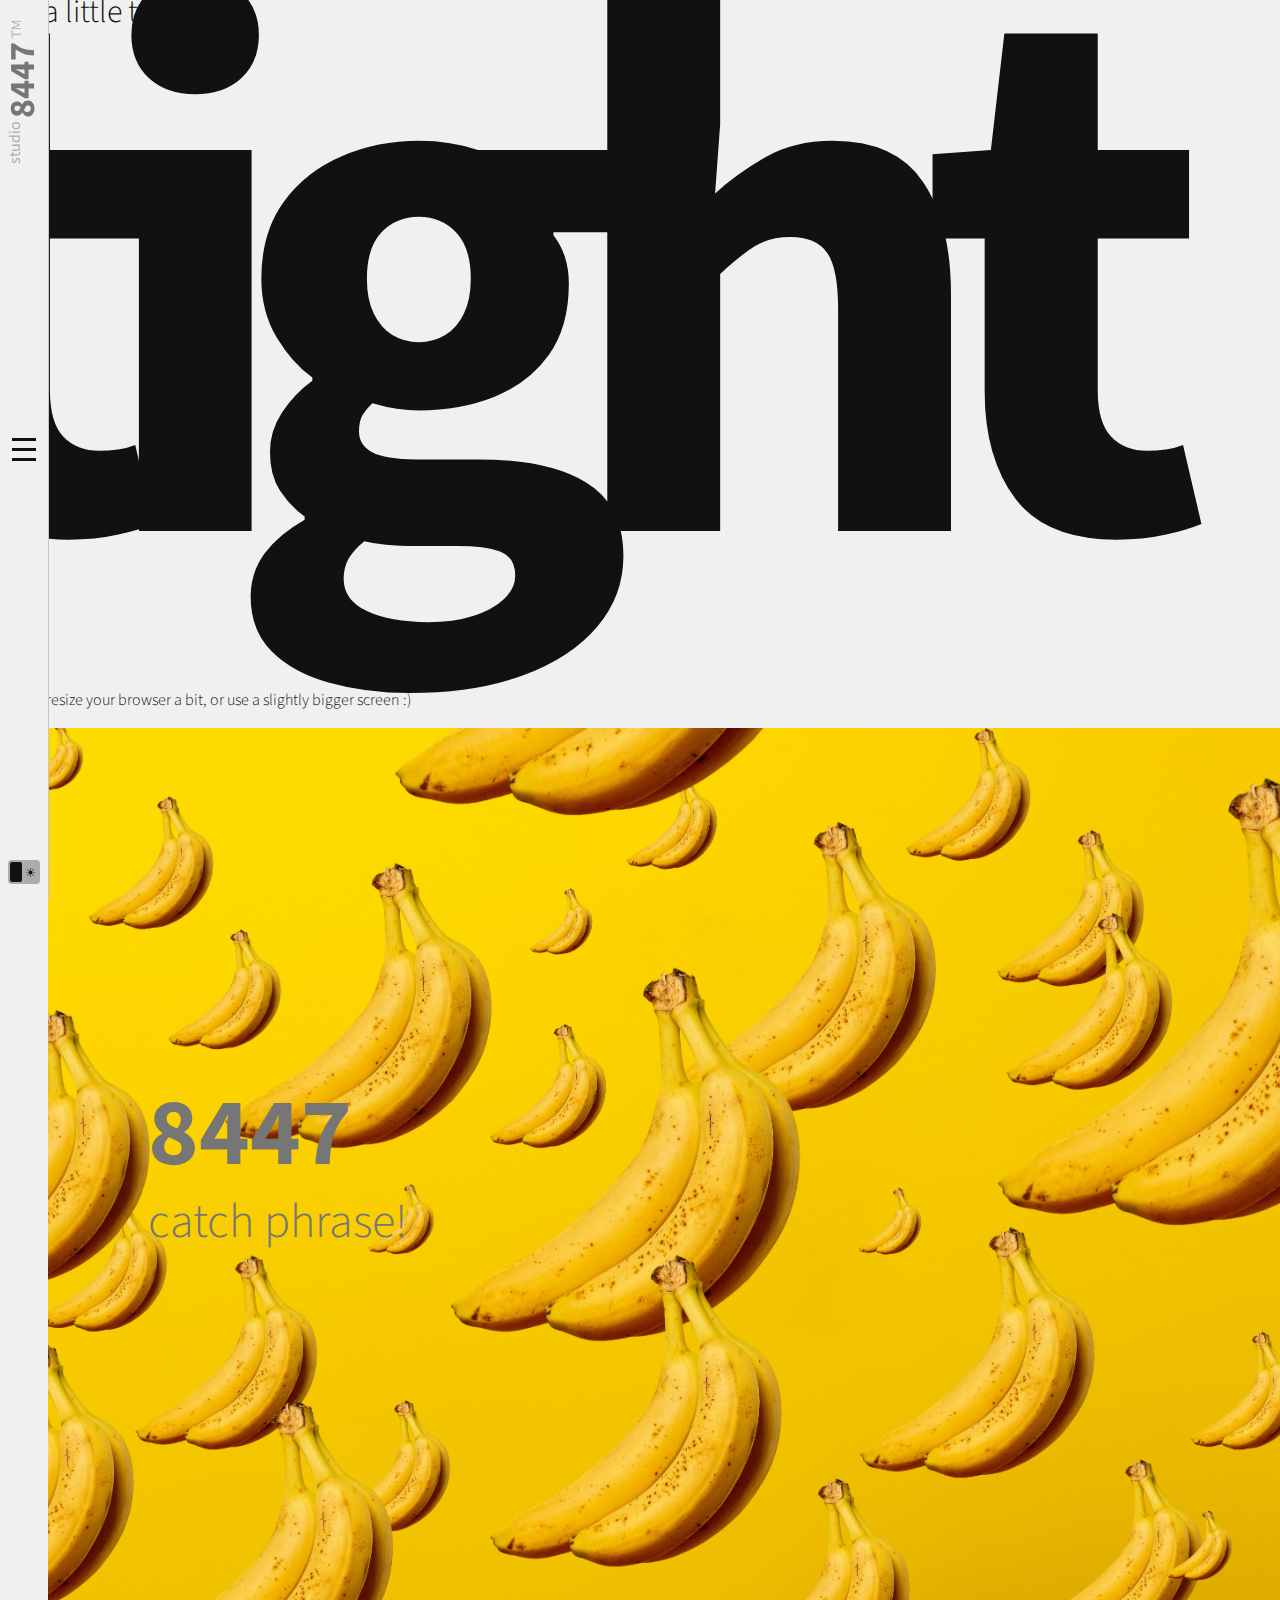
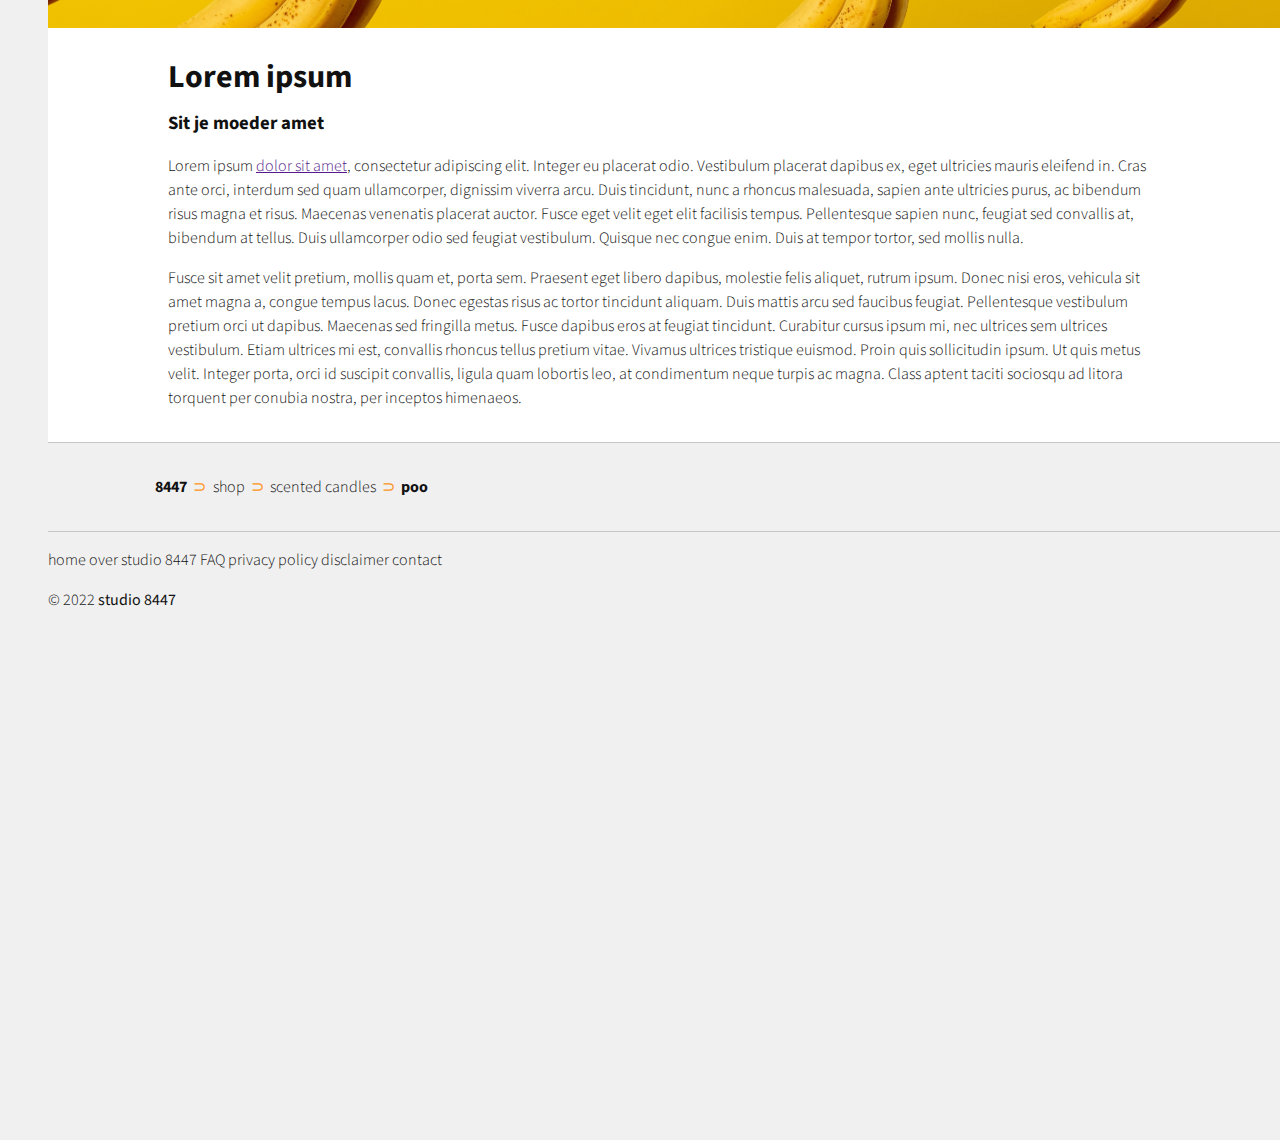
==== commit da5e3320: "add text styling" ====
--- a/docs/8447/index.html
+++ b/docs/8447/index.html
@@ -41,14 +41,15 @@
 
   <body>
 
-    <div class="to_tight">
+    <div class="too_tight">
       <div>
-        <p style="font-size: 2em;">it's a little to <p>
+        <p style="font-size: 2em;">It's a little too<p>
         </p>
         <p style="letter-spacing: -.1em; font-weight: 700; font-size: 60vw; margin-top: 20vw; margin-bottom: 30vw; margin-left: -10vw; margin-right: -3vw">tight</p>
         <p>please resize your browser a bit, or use a slightly bigger screen :)</p>
       </div>
     </div>
+
     <header>
       <div class="menu_overlay" onclick="toggle_menu()"></div>
       <div id="menu_bar" class="menu_container">
@@ -106,18 +107,17 @@
         </div>
       </section>
       <div class="main_content">
-        <div style="height: 100px;"></div>
-        <h1>lorem ipsum je moeder sit amet</h1>
-        <p>Lorem ipsum dolor sit amet, consectetur adipiscing elit. Integer eu placerat odio. Vestibulum placerat dapibus ex, eget ultricies mauris eleifend in. Cras ante orci, interdum sed quam ullamcorper, dignissim viverra arcu. Duis tincidunt, nunc a rhoncus malesuada, sapien ante ultricies purus, ac bibendum risus magna et risus. Maecenas venenatis placerat auctor. Fusce eget velit eget elit facilisis tempus. Pellentesque sapien nunc, feugiat sed convallis at, bibendum at tellus. Duis ullamcorper odio sed feugiat vestibulum. Quisque nec congue enim. Duis at tempor tortor, sed mollis nulla.</p>
+        <h1>Lorem ipsum</h1>
+        <h3>Sit je moeder amet</h3>
+        <p>Lorem ipsum <a href="">dolor sit amet</a>, consectetur adipiscing elit. Integer eu placerat odio. Vestibulum placerat dapibus ex, eget ultricies mauris eleifend in. Cras ante orci, interdum sed quam ullamcorper, dignissim viverra arcu. Duis tincidunt, nunc a rhoncus malesuada, sapien ante ultricies purus, ac bibendum risus magna et risus. Maecenas venenatis placerat auctor. Fusce eget velit eget elit facilisis tempus. Pellentesque sapien nunc, feugiat sed convallis at, bibendum at tellus. Duis ullamcorper odio sed feugiat vestibulum. Quisque nec congue enim. Duis at tempor tortor, sed mollis nulla.</p>
 
         <p>Fusce sit amet velit pretium, mollis quam et, porta sem. Praesent eget libero dapibus, molestie felis aliquet, rutrum ipsum. Donec nisi eros, vehicula sit amet magna a, congue tempus lacus. Donec egestas risus ac tortor tincidunt aliquam. Duis mattis arcu sed faucibus feugiat. Pellentesque vestibulum pretium orci ut dapibus. Maecenas sed fringilla metus. Fusce dapibus eros at feugiat tincidunt. Curabitur cursus ipsum mi, nec ultrices sem ultrices vestibulum. Etiam ultrices mi est, convallis rhoncus tellus pretium vitae. Vivamus ultrices tristique euismod. Proin quis sollicitudin ipsum. Ut quis metus velit. Integer porta, orci id suscipit convallis, ligula quam lobortis leo, at condimentum neque turpis ac magna. Class aptent taciti sociosqu ad litora torquent per conubia nostra, per inceptos himenaeos.</p>
-        <div style="height: 100px;"></div>
       </div>
     </main>
 
     <footer>
       <div class="breadcrumb_wrapper">
-        <div class="breadcrumb_bar">
+        <p class="breadcrumb_bar">
           <a href="index.html">8447</a>
           <span>&sup;</span>
           <a href="shop">shop</a>
@@ -125,6 +125,21 @@
           <a href="shop/scented-candles">scented candles</a>
           <span>&sup;</span>
           <a>poo</a>
+        </p>
+      </div>
+      <div class="quicklink_outer">
+        <p class="quicklink_bar">
+          <a>home</a>
+          <a>over studio 8447</a>
+          <a>FAQ</a>
+          <a>privacy policy</a>
+          <a>disclaimer</a>
+          <a>contact</a>
+        </p>
+      </div>
+      <div class="copyright_outer">
+        <div class="copyright_notice">
+          <p>&#169; 2022 <b>studio 8447</b></p>
         </div>
       </div>
     </footer>
--- a/docs/8447/styles.css
+++ b/docs/8447/styles.css
@@ -1,10 +1,18 @@
-html, .root {font-size: 16px; line-height: 24px; height: 100%; padding: 0;}
-
-div, pre {box-sizing: border-box; -moz-box-sizing: border-box; -webkit-box-sizing: border-box;}
-
-.no_touching {
-  touch-action: none;
-  overflow: hidden;
+/*  #######################################################  */
+/*  page settings                                            */
+/*  #######################################################  */
+
+html, .root {
+  font-size: 16px; 
+  line-height: 24px; 
+  height: 100%; 
+  padding: 0;
+}
+
+div, pre {
+  box-sizing: border-box; 
+  -moz-box-sizing: border-box; 
+  -webkit-box-sizing: border-box;
 }
 
 html{
@@ -23,6 +31,34 @@
   --g13: #000000;
 }
 
+body {
+
+  --content_maxwidth: 1024px;
+  --menu_bar_width: 48px;
+  --menu_bar_height: 48px;
+  --menu_field_width: 400px;
+
+  height: 100%;
+  margin: 0;
+  padding: 0;
+
+  background-color: #f0f0f0;
+  background-color: var(--surface_1, #f0f0f0);;
+
+  border: none;
+  font-weight: 300;
+  font-family: 'Source Sans Pro', sans-serif;;
+  font-size: 1em;
+  line-height: 1.5em;
+  color: #111111;
+  color: var(--on_sur_1, #111111);
+  width: 100%;
+  overflow-x: hidden;
+}
+
+
+/*  ## corlour theme                                         */
+
 :root[color-mode="light"] {
 
   --background: #ffffff;
@@ -63,31 +99,12 @@
   --on_sig: var(--g02);
 }
 
-body {
-
-  --content_maxwidth: 1024px;
-  --menu_bar_width: 48px;
-  --menu_bar_height: 48px;
-  --menu_field_width: 400px;
-
-  height: 100%;
-  margin: 0;
-  padding: 0;
-
-  background-color: #f0f0f0;
-  background-color: var(--surface_1, #f0f0f0);;
-
-  border: none;
-  font-weight: 300;
-  font-family: 'Source Sans Pro', sans-serif;;
-  font-size: 1em;
-  line-height: 1.5em;
-  color: #111111;
-  color: var(--on_sur_1, #111111);
-  width: 100%;
-  overflow-x: hidden;
-}
-
+/*  ## aditional functionality                               */
+
+.no_touching {
+  touch-action: none;
+  overflow: hidden;
+}
 
 .to_tight {
   position: fixed;
@@ -102,16 +119,31 @@
   background-color: var(--background);
 }
 
+
+/*  ##   text                                                */
+
+
+
+
 /*  for mobile devices  */
 @media only screen and (min-width: 300px) {
-  
+
+  /*  #####################################################  */
+  /*  page settings                                          */
+  /*  #####################################################  */
+
   .to_tight {
     display: none;
     widows: 0;
     height: 0;
   }
-  
-  /*  ## -- menu bar -- ##  */
+
+  /*  #####################################################  */
+  /*  #  menu                                                */
+  /*  #####################################################  */
+
+
+  /*  ## menu bar                                            */
 
   .menu_container {
     touch-action: auto;
@@ -202,7 +234,7 @@
   }
 
 
-  /*  ## -- menu trigger -- ##  */
+  /*  ## menu trigger                                        */
 
   .menu_trigger_wrapper {
     position: absolute;
@@ -249,7 +281,7 @@
   }
 
 
-  /*  ## -- darkmode trigger -- ##  */
+  /*  ## darkmode toggle                                     */
 
   .menu-tools {
     position: absolute;
@@ -345,7 +377,7 @@
   }
 
 
-  /*  ## -- menu -- ##  */
+  /*  ## nav                                                 */
 
   .menu {
     list-style-type: none;
@@ -420,14 +452,17 @@
   }
 
 
-  /*  ## -- page content -- ##  */
+
+  /*  #####################################################  */
+  /*  page content                                           */
+  /*  #####################################################  */
 
   main {
     margin: 0;
     background-color: #ffffff;
     background-color: var(--background, #ffffff);
   }
-  
+
   .main_content {
     max-width: 1024;
     max-width: var(--content_maxwidth);
@@ -457,7 +492,10 @@
   }
 
 
-  /*  ## -- footer -- ##  */
+  /*  #####################################################  */
+  /*  footer                                                 */
+  /*  #####################################################  */
+
   footer {
     background-color: var(--surface_1);
     border-top: 1px solid var(--surface_3);
@@ -465,40 +503,40 @@
     /*temp*/
     padding-bottom: 512px;
   }
-  
+
   .breadcrumb_wrapper {
     border-bottom: 1px solid var(--surface_3);
   }
-  
+
   .breadcrumb_bar {
     max-width: var(--content_maxwidth);
     margin-left: auto;
     margin-right: auto;
     padding: 16px;
     color: var(--acc_orange);
-    
-  }
-  
+
+  }
+
   .breadcrumb_bar > a {
     margin: 0 .2em;
     text-decoration: none;
     color: var(--on_sur_1);
     transition: color .25s ease-in-out;
   }
-  
+
   .breadcrumb_bar > a:visited {
     color: var(--on_sur_1);
   }
-  
+
   .breadcrumb_bar > a:hover{
     color: var(--acc_orange);
     transition: color .1s ease-in-out;
   }
-  
+
   .breadcrumb_bar > a:first-child {
     font-weight: 700;
   }
-  
+
   .breadcrumb_bar > a:last-child {
     font-weight: 700;
   }
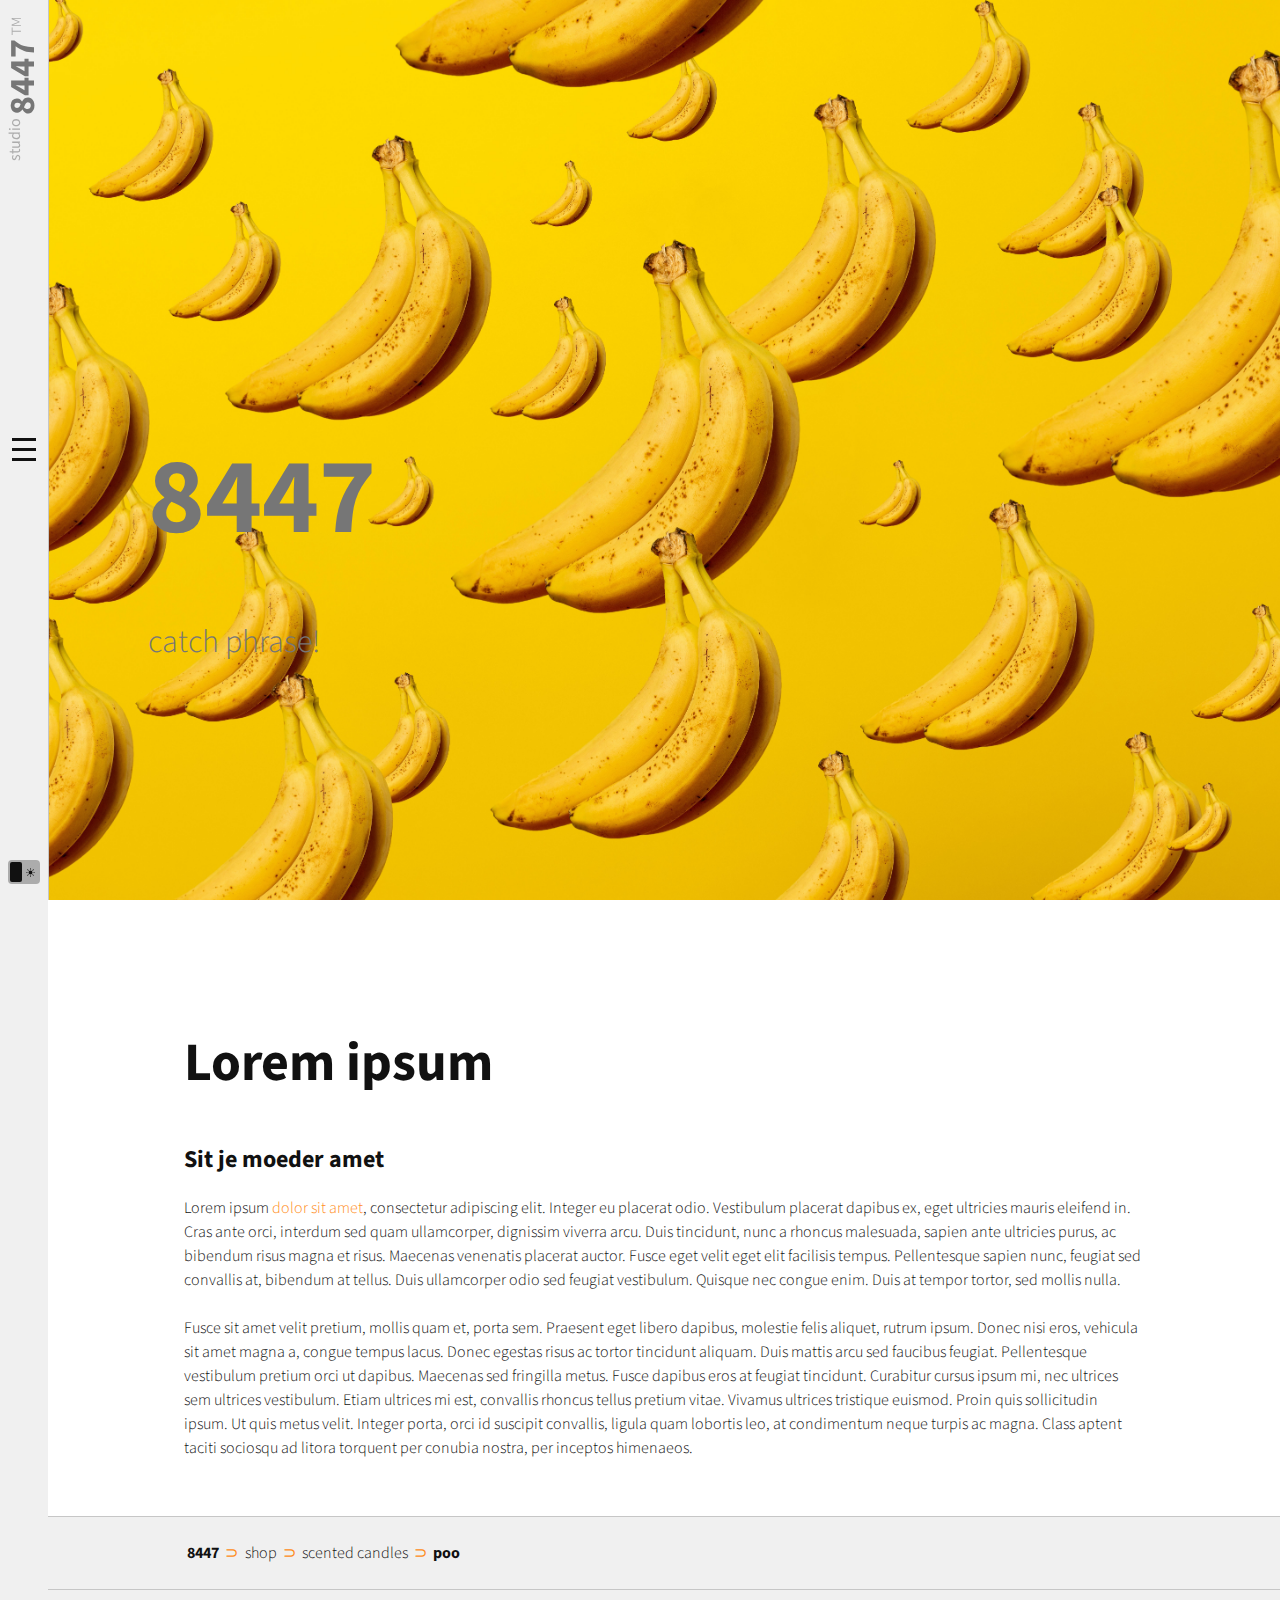
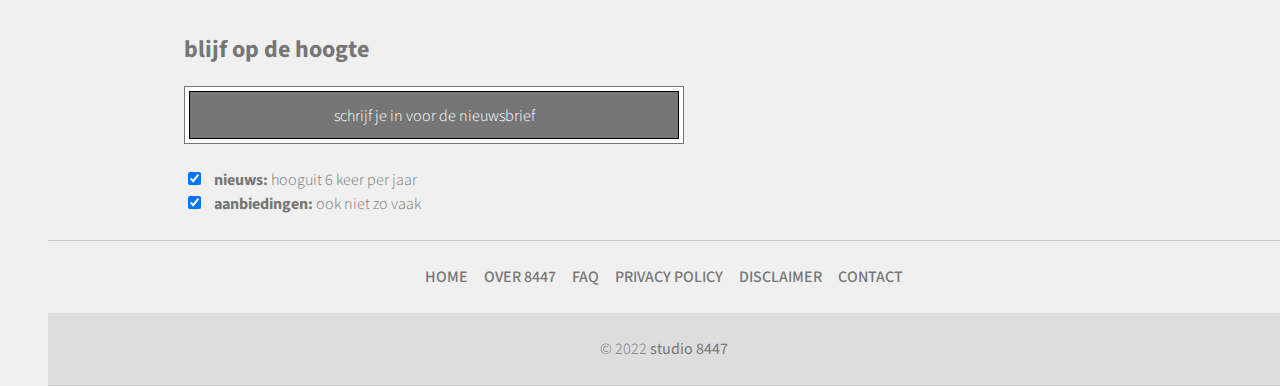
==== commit 1d795f34: "newsletter item added" ====
--- a/docs/8447/index.html
+++ b/docs/8447/index.html
@@ -106,35 +106,82 @@
           <h4 style="font-weight: 300;">catch phrase!</h4>
         </div>
       </section>
-      <div class="main_content">
+      <section class="main_content">
         <h1>Lorem ipsum</h1>
         <h3>Sit je moeder amet</h3>
         <p>Lorem ipsum <a href="">dolor sit amet</a>, consectetur adipiscing elit. Integer eu placerat odio. Vestibulum placerat dapibus ex, eget ultricies mauris eleifend in. Cras ante orci, interdum sed quam ullamcorper, dignissim viverra arcu. Duis tincidunt, nunc a rhoncus malesuada, sapien ante ultricies purus, ac bibendum risus magna et risus. Maecenas venenatis placerat auctor. Fusce eget velit eget elit facilisis tempus. Pellentesque sapien nunc, feugiat sed convallis at, bibendum at tellus. Duis ullamcorper odio sed feugiat vestibulum. Quisque nec congue enim. Duis at tempor tortor, sed mollis nulla.</p>
 
         <p>Fusce sit amet velit pretium, mollis quam et, porta sem. Praesent eget libero dapibus, molestie felis aliquet, rutrum ipsum. Donec nisi eros, vehicula sit amet magna a, congue tempus lacus. Donec egestas risus ac tortor tincidunt aliquam. Duis mattis arcu sed faucibus feugiat. Pellentesque vestibulum pretium orci ut dapibus. Maecenas sed fringilla metus. Fusce dapibus eros at feugiat tincidunt. Curabitur cursus ipsum mi, nec ultrices sem ultrices vestibulum. Etiam ultrices mi est, convallis rhoncus tellus pretium vitae. Vivamus ultrices tristique euismod. Proin quis sollicitudin ipsum. Ut quis metus velit. Integer porta, orci id suscipit convallis, ligula quam lobortis leo, at condimentum neque turpis ac magna. Class aptent taciti sociosqu ad litora torquent per conubia nostra, per inceptos himenaeos.</p>
-      </div>
+      </section>
     </main>
 
     <footer>
-      <div class="breadcrumb_wrapper">
+      <div class="breadcrumb_outer">
         <p class="breadcrumb_bar">
-          <a href="index.html">8447</a>
+          <a class="discrete_link" href="index.html">8447</a>
           <span>&sup;</span>
-          <a href="shop">shop</a>
+          <a class="discrete_link" href="shop">shop</a>
           <span>&sup;</span>
-          <a href="shop/scented-candles">scented candles</a>
+          <a class="discrete_link" href="shop/scented-candles">scented candles</a>
           <span>&sup;</span>
-          <a>poo</a>
+          <a class="discrete_link">poo</a>
         </p>
+      </div>
+      <div class="newsletter_outer">
+        <div class="newsletter_inner">
+          <h3>blijf op de hoogte</h3>
+          <form id="nl_signup_form">
+            <div class="email_input">
+              <script>
+                $(document).ready(function() {
+
+                  var active = 0
+
+                  $('#nl_signup').click(function() {
+
+                    if (active == 0) {
+                      $('.email_input').addClass("active");
+                      $('#nl_signup').addClass('active');
+                      $('#nl_email').focus();
+
+                      active = 1;
+
+                    } else {
+
+//                      $('#nl_signup_form').submit()
+                      $('#nl_submit').click();
+
+                    }
+
+                  });
+                });
+              </script>
+              <input id="nl_email" type="text" placeholder="email" name="email" required>
+              <div role="button" id="nl_signup">
+                <span class="msg_signup">schrijf je in voor de nieuwsbrief</span>
+                <span class="msg_send">verstuur</span>
+              </div>
+              <input type="submit" id="nl_submit">
+            </div>
+            <ul class="checkbox_options">
+              <li>
+                <label><input type="checkbox" value="new products" checked><span class="bold">nieuws:</span> hooguit 6 keer per jaar</label>
+              </li>
+              <li>
+                <label><input type="checkbox" value="new products" checked><span class="bold">aanbiedingen:</span> ook niet zo vaak</label>
+              </li>
+            </ul>
+          </form>
+        </div>
       </div>
       <div class="quicklink_outer">
         <p class="quicklink_bar">
-          <a>home</a>
-          <a>over studio 8447</a>
-          <a>FAQ</a>
-          <a>privacy policy</a>
-          <a>disclaimer</a>
-          <a>contact</a>
+          <a class="discrete_link" href="">home</a>
+          <a class="discrete_link" href="">over 8447</a>
+          <a class="discrete_link" href="">FAQ</a>
+          <a class="discrete_link" href="">privacy policy</a>
+          <a class="discrete_link" href="">disclaimer</a>
+          <a class="discrete_link" href="">contact</a>
         </p>
       </div>
       <div class="copyright_outer">
--- a/docs/8447/styles.css
+++ b/docs/8447/styles.css
@@ -9,10 +9,10 @@
   padding: 0;
 }
 
-div, pre {
-  box-sizing: border-box; 
+* {
   -moz-box-sizing: border-box; 
   -webkit-box-sizing: border-box;
+  box-sizing: border-box;
 }
 
 html{
@@ -34,26 +34,27 @@
 body {
 
   --content_maxwidth: 1024px;
+  --content_margin: 32px;
   --menu_bar_width: 48px;
   --menu_bar_height: 48px;
   --menu_field_width: 400px;
 
   height: 100%;
+  width: 100%;
   margin: 0;
   padding: 0;
-
+  overflow-x: hidden;
+
+  border: none;
   background-color: #f0f0f0;
   background-color: var(--surface_1, #f0f0f0);;
 
-  border: none;
   font-weight: 300;
-  font-family: 'Source Sans Pro', sans-serif;;
+  font-family: 'Source Sans Pro', sans-serif;
   font-size: 1em;
   line-height: 1.5em;
   color: #111111;
   color: var(--on_sur_1, #111111);
-  width: 100%;
-  overflow-x: hidden;
 }
 
 
@@ -71,12 +72,16 @@
   --surface_hl_3: var(--g04);
   --surface_hl_4: var(--g05);
   --primary: var(--g06);
+  --primary_hl: var(--g07);
   --secundary: var(--g04);
-  --acc_orange: #ff9524;
+
+  --acc_1: #ff8c19;
+  --acc_1hl: #e67300;
+
 
   --on_sur_1: var(--g12);
   --on_sur_2: var(--g13);
-  --on_sig: #ffffff;
+  --on_acc: #ffffff;
 }
 
 :root[color-mode="dark"] {
@@ -91,12 +96,15 @@
   --surface_hl_3: var(--g10);
   --surface_hl_4: var(--g11);
   --primary: var(--g06);
+  --primary_hl: var(--g05);
   --secundary: var(--g08);
-  --acc_orange: #de750b;
+
+  --acc_1: #e67f17;
+  --acc_1hl: #cc6600;
 
   --on_sur_1: var(--g04);
   --on_sur_2: var(--03);
-  --on_sig: var(--g02);
+  --on_acc: var(--g02);
 }
 
 /*  ## aditional functionality                               */
@@ -106,7 +114,7 @@
   overflow: hidden;
 }
 
-.to_tight {
+.too_tight {
   position: fixed;
   top: 0;
   height: 100%;
@@ -119,9 +127,113 @@
   background-color: var(--background);
 }
 
-
 /*  ##   text                                                */
 
+h1, h2, h3, h4, h5, h6 {
+  font-weight: 700;
+}
+
+h1, .h1 {
+  font-size: 3.375em;
+  line-height: 1.33333333em;
+  margin-top: 1.77777776em;
+  /*    margin-bottom: 0.88888888em;*/
+  margin-bottom: 0.44444444em;
+}
+
+h2, .h2 {
+  font-size: 2.25em;
+  line-height: 1.33333333em;
+  margin-top: 1.33333334em;
+  margin-bottom: 0.66666667em;
+}
+
+h3, .h3 {
+  font-size: 1.5em;
+  line-height: 1em;
+  margin-top: 2em;
+  margin-bottom: 1em;
+}
+
+h4, .h4 {
+  font-size: 1em;
+  line-height: 1.5em;
+  margin-top: 1.5em;
+  margin-bottom: 0em;
+}
+
+h5, .h5 {
+  font-weight: 500;
+  font-size: 1em;
+  line-height: 1.5em;
+  margin-top: 1.5em;
+  margin-bottom: -1.5em;
+}
+
+h6, .h6 {
+  font-weight: 500;
+  font-size: 1em;
+  line-height: 1.5em;
+  margin-top: 1.5em;
+  margin-bottom: -1.5em;
+}
+
+p, ul, ol, pre, table, blockquote {
+  margin-top: 1.5em;
+  margin-bottom: 1.5em;
+}
+
+hr, .hr {
+  border: 1px solid;
+  margin: -1px 0;
+}
+
+a {
+  text-decoration: none;
+  color: #ff8c19;
+  color: var(--acc_1, #ff8c19);
+}
+
+a:hover {
+  color: var(--acc_1hl);
+  text-decoration: underline;
+}
+
+sub, sup {
+  line-height: 0;
+  position: relative;
+  vertical-align: baseline;
+}
+
+sup {
+  top: -0.5em;
+}
+
+sub {
+  bottom: -0.25em;
+}
+
+.bold {
+  font-weight: 700;
+}
+
+/*arbitrary styles*/
+
+.discrete_link {
+  color: inherit;
+  transition: color .25s ease-in-out;
+}
+
+.discrete_link:hover {
+  color: #ff8c19;
+  color: var(--acc_1, #ff8c19);
+  text-decoration: none;
+  transition: color .1s ease-in-out;
+}
+
+.discrete_link:visited {
+  /*  color: inherit !important;*/
+}
 
 
 
@@ -132,21 +244,20 @@
   /*  page settings                                          */
   /*  #####################################################  */
 
-  .to_tight {
+  .too_tight {
     display: none;
     widows: 0;
     height: 0;
   }
 
   /*  #####################################################  */
-  /*  #  menu                                                */
+  /*  menu                                                   */
   /*  #####################################################  */
 
 
   /*  ## menu bar                                            */
 
   .menu_container {
-    touch-action: auto;
     width: 100%;
     height: 48px;
     height: var(--menu_bar_width, 48px);
@@ -162,7 +273,6 @@
   }
 
   .menu_container.active {
-    touch-action: none;
     height: 100%;
     /* on openening menu */
     transition: height .25s ease-in-out;
@@ -248,7 +358,7 @@
   /*  ## -- logo -- ##  */
 
   .logo_wrapper {
-    text-decoration: inherit;
+    text-decoration: none;
     cursor: pointer;
     display: flex;
     align-items: flex-start;
@@ -260,6 +370,10 @@
 
   }
 
+  .logo_wrapper:hover {
+    text-decoration: none;
+  }
+
   .logo_wrapper > h1 {
     margin: 2px 0;
     font-size: 20px;
@@ -273,10 +387,9 @@
   }
 
   .logo_wrapper > h3 {
-    margin: 0 4px 0 0;
+    margin: 7px 2px 0 0;
     font-size: 12px;
     font-weight: 400;
-
     color: var(--secundary);
   }
 
@@ -407,7 +520,7 @@
   .menu > li > p::before {
     content: ">_ ";
     font-weight: 600;
-    color: var(--acc_orange);
+    color: var(--acc_1);
 
   }
 
@@ -418,11 +531,16 @@
   }
 
   .menu > li > a {
+    color: var(--on_sur_1);
     cursor: pointer;
     padding: .5em 0;
     display :inline-block;
     position: relative;
     overflow: hidden;
+  }
+
+  .menu > li > a:hover {
+    text-decoration: none;
   }
 
   .menu > li:hover {
@@ -439,7 +557,7 @@
     height: 2px;
     z-index: -1;
     background-color: var(--secundary);
-    background-color: var(--acc_orange);
+    background-color: var(--acc_1);
     opacity: 0;
     transform: translate3d(-100%, 0, 0);
     transition: opacity .25s, transform .25s;
@@ -468,7 +586,7 @@
     max-width: var(--content_maxwidth);
     margin-left: auto;
     margin-right: auto;
-    padding: 16px;
+    padding: var(--content_margin);
   }
 
   .hero {
@@ -487,8 +605,7 @@
 
   .hero_content {
     padding-left: 100px;
-    /* color: white; */
-    font-size: 3em;
+    font-size: 2em;
   }
 
 
@@ -499,12 +616,12 @@
   footer {
     background-color: var(--surface_1);
     border-top: 1px solid var(--surface_3);
-
-    /*temp*/
-    padding-bottom: 512px;
-  }
-
-  .breadcrumb_wrapper {
+    color: var(--primary);
+  }
+
+  /*  ## breadcrumb bar                                      */
+
+  .breadcrumb_outer {
     border-bottom: 1px solid var(--surface_3);
   }
 
@@ -512,36 +629,162 @@
     max-width: var(--content_maxwidth);
     margin-left: auto;
     margin-right: auto;
-    padding: 16px;
-    color: var(--acc_orange);
+    padding: 0 var(--content_margin, 32px);
+    color: var(--acc_1);
+
+
 
   }
 
   .breadcrumb_bar > a {
+    color: var(--on_sur_1);
     margin: 0 .2em;
-    text-decoration: none;
+  }
+
+  .breadcrumb_bar > a:first-child, .breadcrumb_bar > a:last-child {
+    font-weight: 700;
     color: var(--on_sur_1);
-    transition: color .25s ease-in-out;
-  }
-
-  .breadcrumb_bar > a:visited {
-    color: var(--on_sur_1);
-  }
-
-  .breadcrumb_bar > a:hover{
-    color: var(--acc_orange);
-    transition: color .1s ease-in-out;
-  }
-
-  .breadcrumb_bar > a:first-child {
+  }
+
+  /*  ## quicklink bar                                       */
+
+  .quicklink_bar {
+    max-width: var(--content_maxwidth);
+    margin-left: auto;
+    margin-right: auto;
+    padding: 0 var(--content_margin, 32px);
+    display: flex;
+    flex-wrap: wrap;
+    justify-content: center;
+    text-transform: uppercase;
+  }
+
+  .quicklink_bar > a {
+    font-weight: 500;
+    margin: 0 8px;
+  }
+
+  /*  ## copyright notice                                    */
+
+  .copyright_outer {
+    overflow: hidden;
+    background-color: var(--surface_2);
+    border-bottom: 1px solid var(--surface_3);
+  }
+
+  .copyright_notice {
+    text-align: center;
+  }
+
+  .cr_symbol {
     font-weight: 700;
   }
 
-  .breadcrumb_bar > a:last-child {
-    font-weight: 700;
-  }
-
-}
+  /*  ## newsletter form                                     */
+
+  .newsletter_outer {
+    border-bottom: 1px solid var(--surface_3);
+  }
+
+  .newsletter_inner {
+    max-width: var(--content_maxwidth);
+    margin-left: auto;
+    margin-right: auto;
+    padding: 0 var(--content_margin, 32px);
+  }
+
+  .email_input {
+    padding: 4px;
+    max-width: 500px;
+    background: var(--background);
+    border: 1px solid var(--primary);
+    position: relative;
+    width: 100%;
+  }
+
+  #nl_signup {
+    position: relative;
+    width: 100%;
+    height: 3em;
+    border: 1px solid black;
+    padding: .75em 1em;
+    text-align: center;
+    color: var(--on_acc);
+    background-color: var(--primary);
+    z-index: 1;
+  }
+  
+  #nl_signup:hover {
+    background-color: var(--primary_hl);
+  }
+  
+  #nl_signup span {
+    display: block;
+    overflow: hidden;
+  }
+  
+  .msg_signup {
+    height: 1.5em;
+  }
+  
+  .active .msg_signup {
+    height: 0;
+  }
+  
+  .msg_send {
+    width: 0;
+  }
+  
+  .active .msg_send {
+    width: 100%;
+  }
+
+  .email_input > input[type=text] {
+    margin: 0;
+    padding: 0;
+    height: 0;
+    overflow: hidden;
+    position: relative;
+    width: 100%;
+    border: none;
+    font-size: 15px;
+    background-color: transparent;
+  }
+  
+  .email_input > input[type=text]::placeholder {
+    display: none;
+    height: 0;
+  }
+  
+  .active > input[type=text] {
+    height: 48px;
+    padding: 1em;
+    margin-bottom: 4px;
+  }
+  
+  .active > input[type=text]::placeholder {
+    height: auto;
+  }
+  
+  #nl_submit {
+    display: none;
+  }
+
+  .checkbox_options {
+    list-style: none;
+    padding-left: 0;
+  }
+
+  .checkbox_options > li > label > input[type=checkbox] {
+    margin-right: 1em;
+  }
+  .checkbox_options > li {
+
+  }
+
+}
+
+
 
 /*  for tablets  */
 @media only screen and (min-width: 768px) {
@@ -628,14 +871,12 @@
     top: 0;
     left: 50%;
     right: auto;
-    justify-content: flex-start;
     margin: 0;
-    margin-top: 16px;
-    width: 170px;
-    -webkit-transform: translate(-50%, 100%) rotate(-90deg);
-    -moz-transform: translate(-50%, 100%) rotate(-90deg);
-    -ms-transform: translate(-50%, 100%) rotate(-90deg);
-    -o-transform: translate(-50%, 100%) rotate(-90deg);
+    -webkit-transform: translate(-50%, 56px) rotate(-90deg);
+    -moz-transform: translate(-50%, 56px) rotate(-90deg);
+    -ms-transform: translate(-50%, 56px) rotate(-90deg);
+    -o-transform: translate(-50%, 56px) rotate(-90deg);
+    transform: translate(-50%, 56ppx) rotate(-90deg);
   }
 
   .logo_wrapper > h1 {
@@ -654,12 +895,9 @@
   }
 
   .logo_wrapper > h3 {
-    margin: 0 3.5px 0 0;
+    margin: 16 3.5px 0 0;
     display: inline-block;
     font-size: 16px;
-    font-weight: 400;
-
-    color: var(--secundary);
   }
 
   .menu-tools {
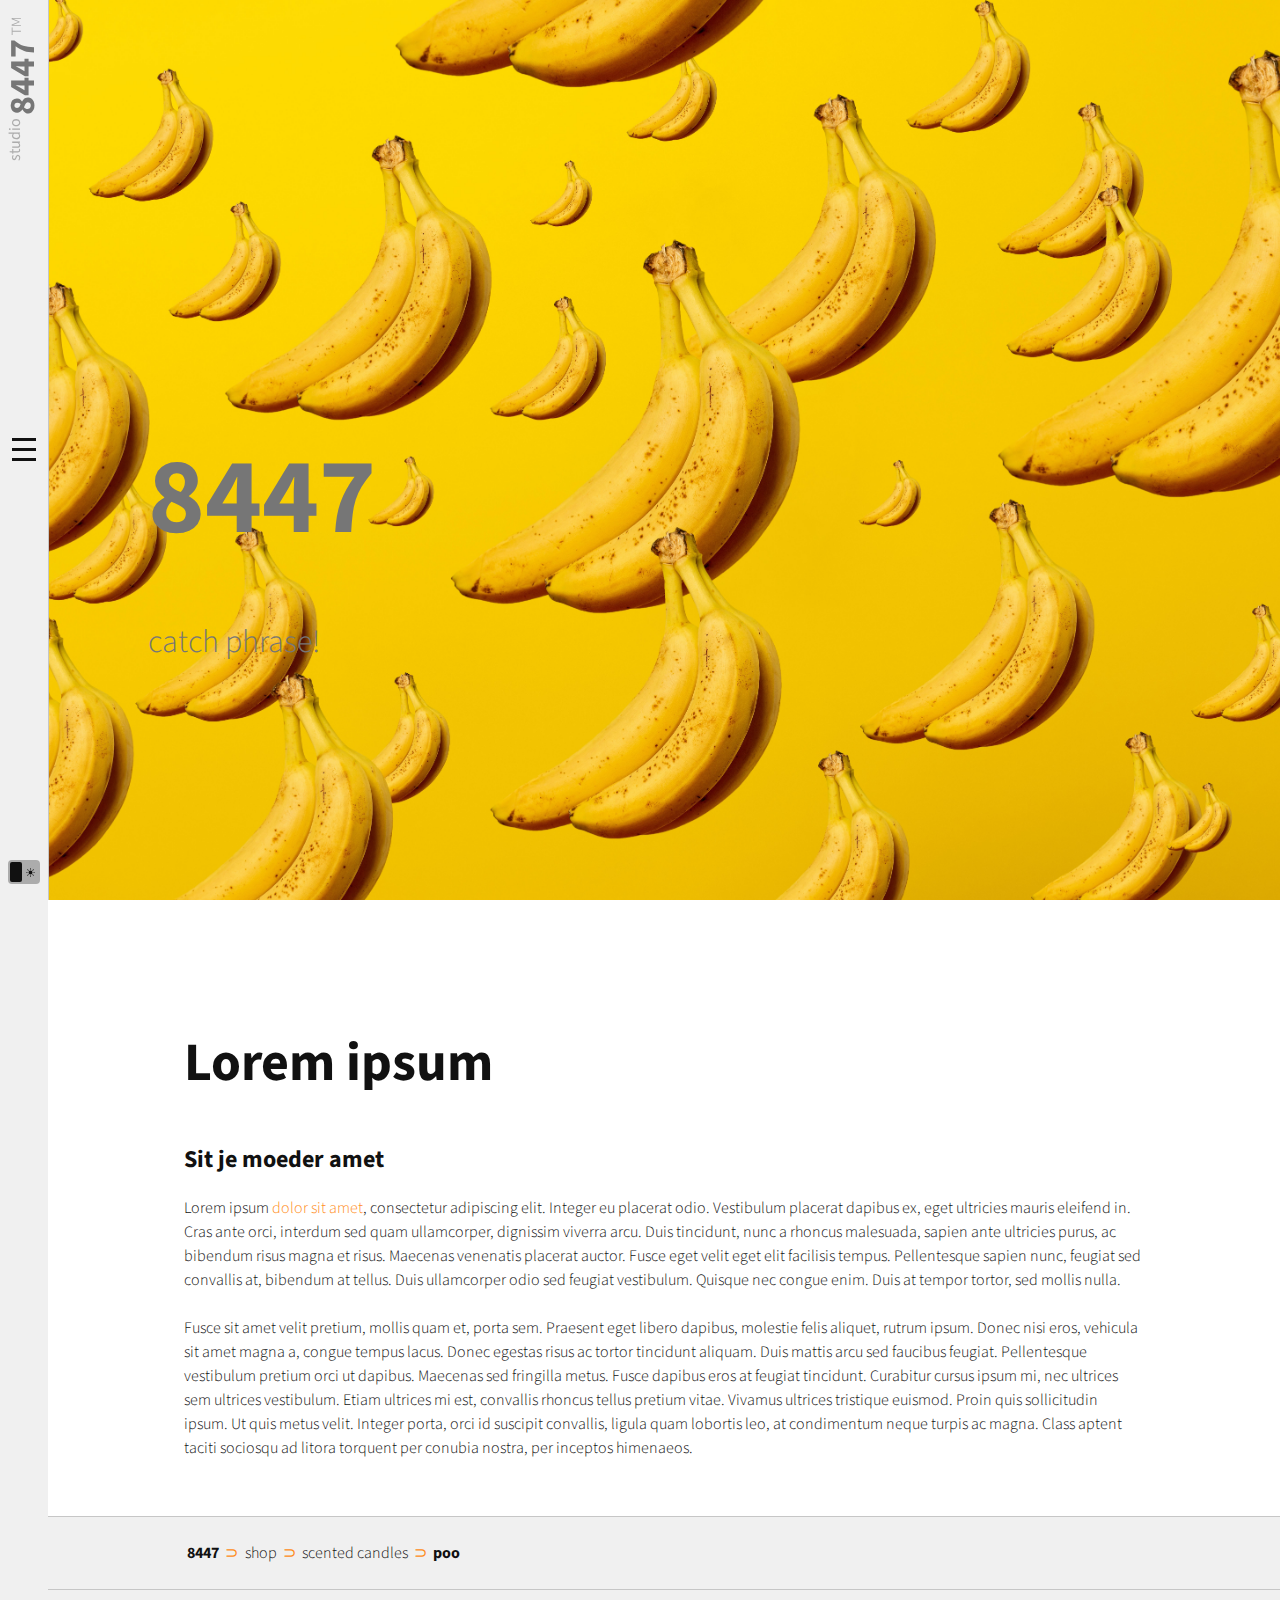
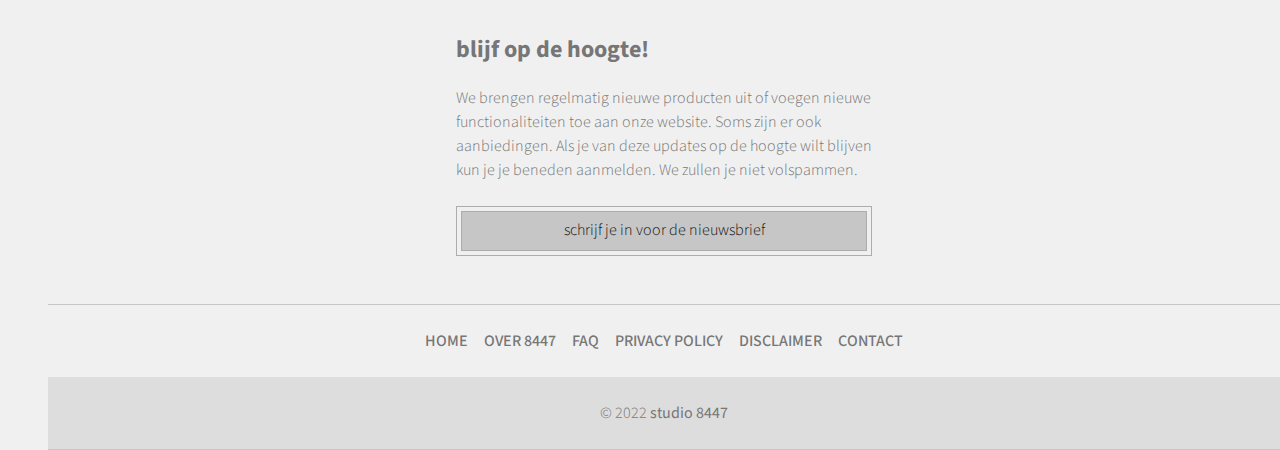
==== commit 4142b414: "newsletter item improved" ====
--- a/docs/8447/index.html
+++ b/docs/8447/index.html
@@ -129,7 +129,8 @@
       </div>
       <div class="newsletter_outer">
         <div class="newsletter_inner">
-          <h3>blijf op de hoogte</h3>
+          <h3>blijf op de hoogte!</h3>
+          <p>We brengen regelmatig nieuwe producten uit of voegen nieuwe functionaliteiten toe aan onze website. Soms zijn er ook aanbiedingen. Als je van deze updates op de hoogte wilt blijven kun je je beneden aanmelden. We zullen je niet volspammen.</p>
           <form id="nl_signup_form">
             <div class="email_input">
               <script>
@@ -148,7 +149,7 @@
 
                     } else {
 
-//                      $('#nl_signup_form').submit()
+                      //                      $('#nl_signup_form').submit()
                       $('#nl_submit').click();
 
                     }
@@ -156,21 +157,21 @@
                   });
                 });
               </script>
-              <input id="nl_email" type="text" placeholder="email" name="email" required>
+              <input id="nl_email" type="text" placeholder="e-mailadres" name="email" required>
+              <ul class="checkbox_options">
+                <li>
+                  <label><input type="checkbox" value="new products" checked><span class="bold">nieuws:</span> hooguit 6 keer per jaar</label>
+                </li>
+                <li>
+                  <label><input type="checkbox" value="new products" checked><span class="bold">aanbiedingen:</span> ook niet zo vaak</label>
+                </li>
+              </ul>
               <div role="button" id="nl_signup">
                 <span class="msg_signup">schrijf je in voor de nieuwsbrief</span>
                 <span class="msg_send">verstuur</span>
               </div>
               <input type="submit" id="nl_submit">
             </div>
-            <ul class="checkbox_options">
-              <li>
-                <label><input type="checkbox" value="new products" checked><span class="bold">nieuws:</span> hooguit 6 keer per jaar</label>
-              </li>
-              <li>
-                <label><input type="checkbox" value="new products" checked><span class="bold">aanbiedingen:</span> ook niet zo vaak</label>
-              </li>
-            </ul>
           </form>
         </div>
       </div>
--- a/docs/8447/styles.css
+++ b/docs/8447/styles.css
@@ -265,6 +265,7 @@
     top: 0;
     left: 0;
     right: 0;
+    z-index: 2;
     border-bottom: 1px solid var(--surface_3, #c6c6c6);
     background-color: var(--surface_1, #f0f0f0);
 
@@ -286,6 +287,7 @@
     height: 0;
     background-color: rgba(0, 0, 0, 0.8);
     background-color: var(--surface_2);
+    z-index: 1;
 
     opacity: 0;
     transition: opacity 0.25s ease-in-out,
@@ -690,51 +692,52 @@
     max-width: var(--content_maxwidth);
     margin-left: auto;
     margin-right: auto;
+    margin-bottom: 3em;
     padding: 0 var(--content_margin, 32px);
+    max-width: 480px;
   }
 
   .email_input {
     padding: 4px;
-    max-width: 500px;
     background: var(--background);
-    border: 1px solid var(--primary);
-    position: relative;
+    background: var(--surface_1);
+    border: 1px solid var(--surface_4);
     width: 100%;
   }
 
   #nl_signup {
-    position: relative;
     width: 100%;
-    height: 3em;
-    border: 1px solid black;
-    padding: .75em 1em;
+    height: 40px;
+    padding: 6px 1em;
+    font-size: 16px;
+    border: 1px solid var(--surface_4);
+    background-color: var(--surface_3);
     text-align: center;
-    color: var(--on_acc);
-    background-color: var(--primary);
-    z-index: 1;
-  }
-  
+    color: var(--primary);
+    color: var(--on_sur_1);
+  }
+
   #nl_signup:hover {
-    background-color: var(--primary_hl);
-  }
-  
+    background-color: var(--surface_4);
+  }
+
   #nl_signup span {
     display: block;
     overflow: hidden;
   }
-  
+
   .msg_signup {
     height: 1.5em;
   }
-  
+
   .active .msg_signup {
     height: 0;
   }
-  
+
   .msg_send {
     width: 0;
   }
-  
+
   .active .msg_send {
     width: 100%;
   }
@@ -747,37 +750,57 @@
     position: relative;
     width: 100%;
     border: none;
-    font-size: 15px;
+    font-size: 16px;
+    font-weight: 400;
+    font-family: 'Source Sans Pro', sans-serif;
+    color: var(--on_sur_1);
     background-color: transparent;
-  }
-  
+    /*    background: var(--background);*/
+  }
+
   .email_input > input[type=text]::placeholder {
+    font-weight: 300;
+    font-size: 14px;
+    color: var(--secundary);
+    color: var(--acc_1);
     display: none;
     height: 0;
   }
-  
+
   .active > input[type=text] {
     height: 48px;
     padding: 1em;
-    margin-bottom: 4px;
-  }
-  
+    border-bottom: 1px solid var(--surface_4);
+    transition: height .125s ease-out;
+  }
+
   .active > input[type=text]::placeholder {
     height: auto;
   }
-  
+
   #nl_submit {
     display: none;
   }
 
   .checkbox_options {
+    height: 0;
+    margin: 0;
+    overflow: hidden;
     list-style: none;
     padding-left: 0;
+    accent-color: var(--acc_1);
+  }
+
+  .active .checkbox_options {
+    margin: .75em;
+    height: 48px;
+    transition: height .125s ease-out;
   }
 
   .checkbox_options > li > label > input[type=checkbox] {
     margin-right: 1em;
   }
+  
   .checkbox_options > li {
 
   }
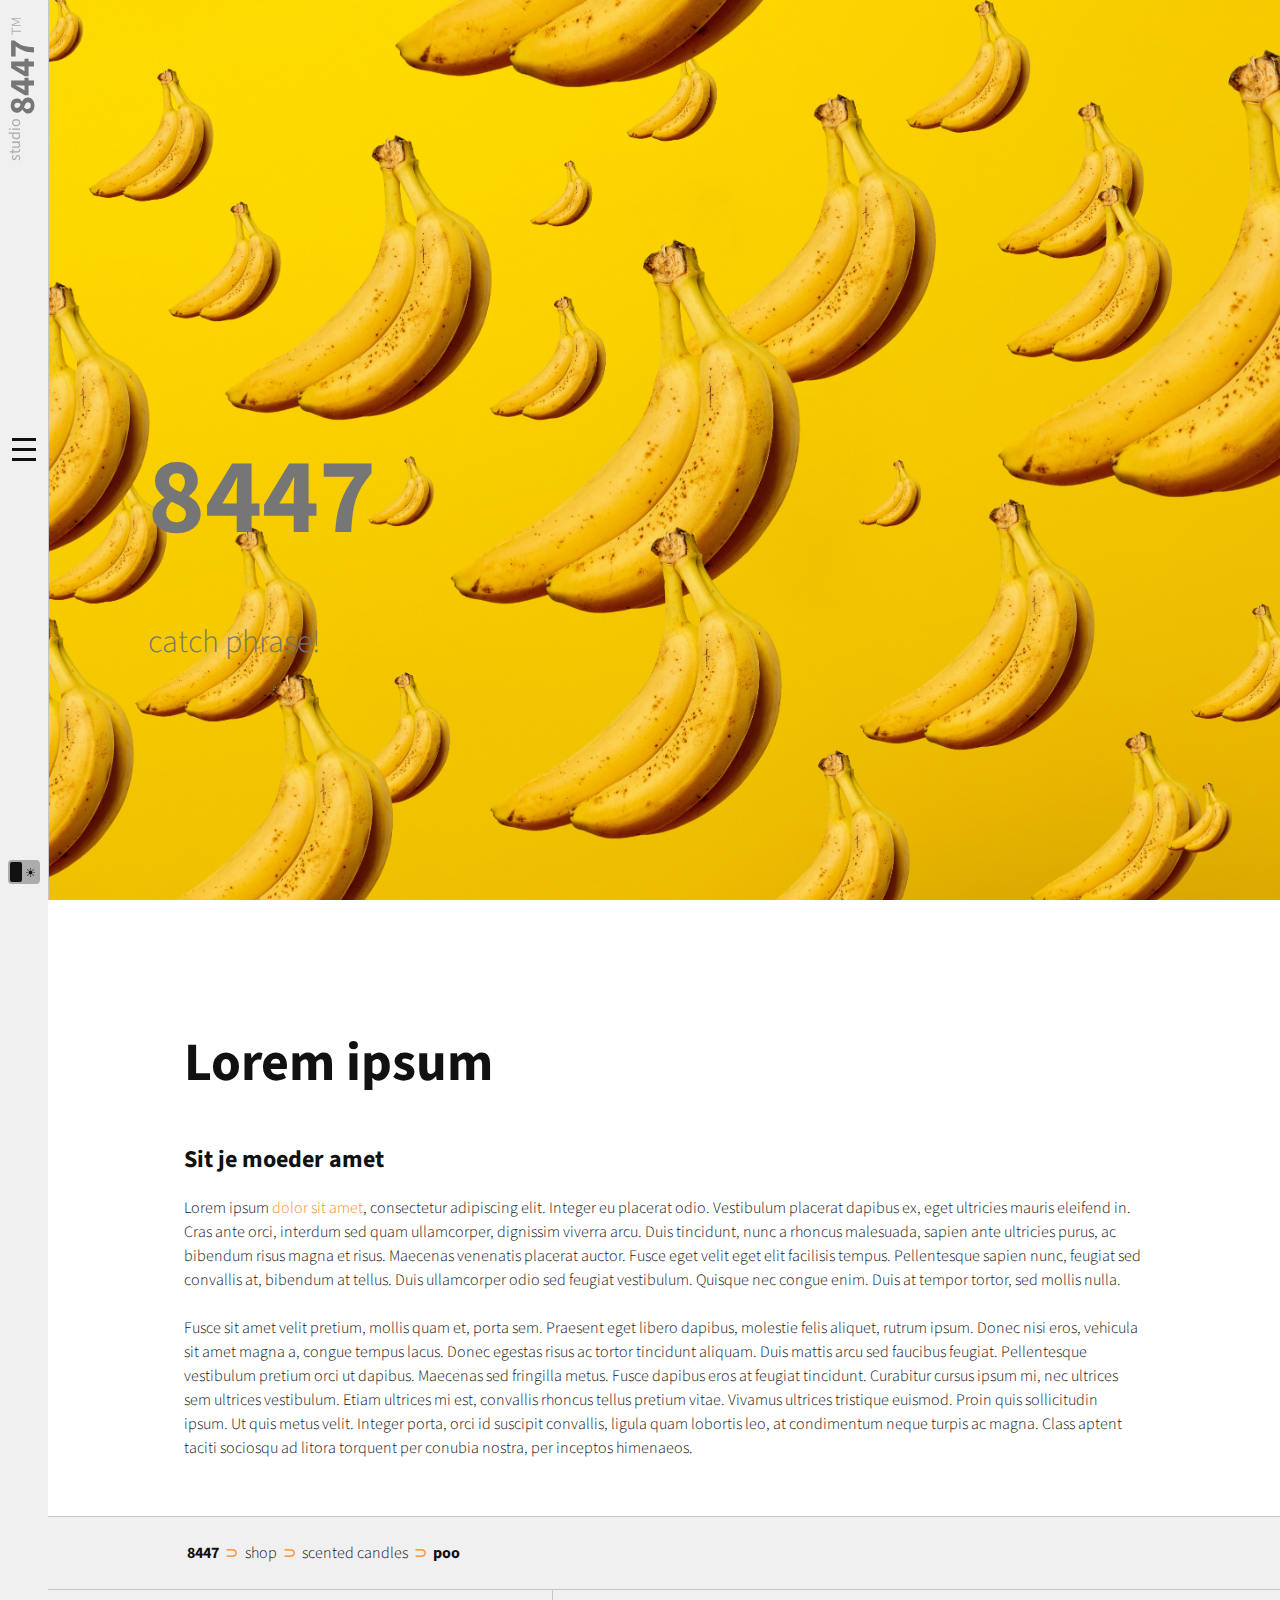
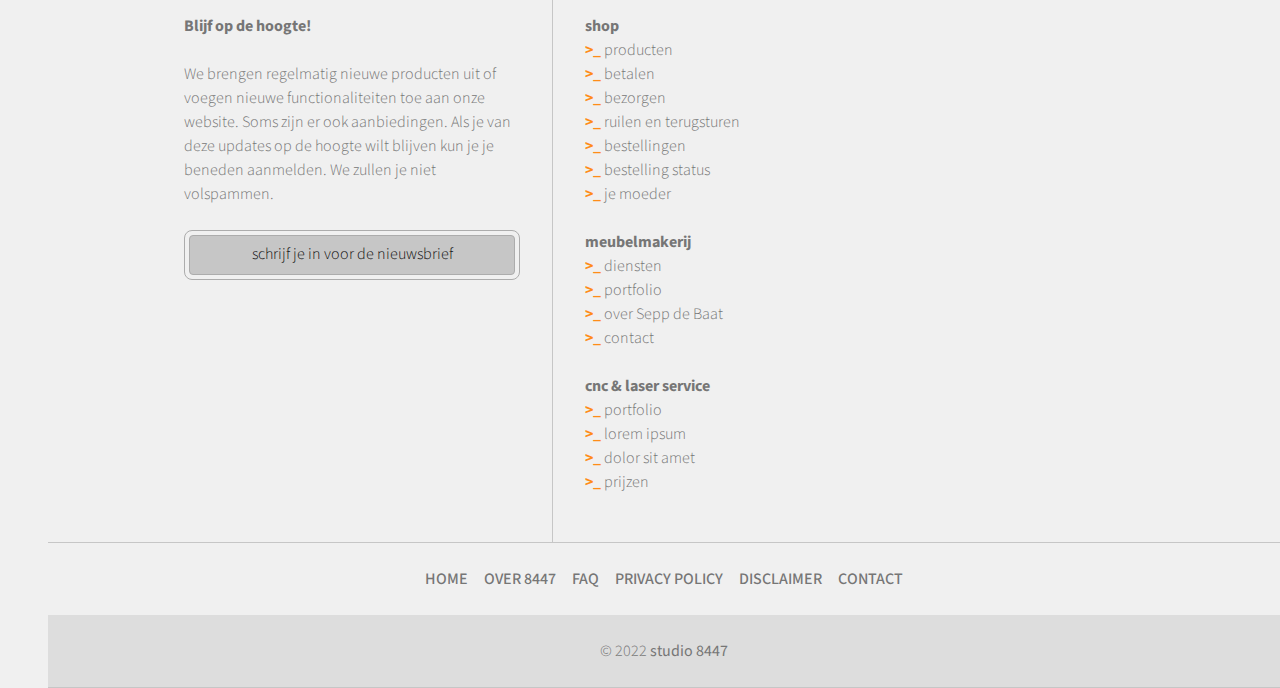
==== commit a0d6bf59: "footer nav" ====
--- a/docs/8447/index.html
+++ b/docs/8447/index.html
@@ -127,54 +127,126 @@
           <a class="discrete_link">poo</a>
         </p>
       </div>
-      <div class="newsletter_outer">
-        <div class="newsletter_inner">
-          <h3>blijf op de hoogte!</h3>
-          <p>We brengen regelmatig nieuwe producten uit of voegen nieuwe functionaliteiten toe aan onze website. Soms zijn er ook aanbiedingen. Als je van deze updates op de hoogte wilt blijven kun je je beneden aanmelden. We zullen je niet volspammen.</p>
-          <form id="nl_signup_form">
-            <div class="email_input">
-              <script>
-                $(document).ready(function() {
-
-                  var active = 0
-
-                  $('#nl_signup').click(function() {
-
-                    if (active == 0) {
-                      $('.email_input').addClass("active");
-                      $('#nl_signup').addClass('active');
-                      $('#nl_email').focus();
-
-                      active = 1;
-
-                    } else {
-
-                      //                      $('#nl_signup_form').submit()
-                      $('#nl_submit').click();
-
-                    }
-
-                  });
-                });
-              </script>
-              <input id="nl_email" type="text" placeholder="e-mailadres" name="email" required>
-              <ul class="checkbox_options">
-                <li>
-                  <label><input type="checkbox" value="new products" checked><span class="bold">nieuws:</span> hooguit 6 keer per jaar</label>
-                </li>
-                <li>
-                  <label><input type="checkbox" value="new products" checked><span class="bold">aanbiedingen:</span> ook niet zo vaak</label>
-                </li>
-              </ul>
-              <div role="button" id="nl_signup">
-                <span class="msg_signup">schrijf je in voor de nieuwsbrief</span>
-                <span class="msg_send">verstuur</span>
+      <section class="footer_tools">
+        <div class="footer_tools_inner">
+          <div class="newsletter_outer">
+            <div class="newsletter_inner">
+              <h4>Blijf op de hoogte!</h4>
+              <p>We brengen regelmatig nieuwe producten uit of voegen nieuwe functionaliteiten toe aan onze website. Soms zijn er ook aanbiedingen. Als je van deze updates op de hoogte wilt blijven kun je je beneden aanmelden. We zullen je niet volspammen.</p>
+              <form id="nl_signup_form">
+                <div class="email_input">
+                  <script>
+                    $(document).ready(function() {
+
+                      var active = false;
+                      var valid_email = false;
+                      var check_smt = true;
+
+                      // check if email is valid
+                      $('#nl_email').change(function() {
+
+                        const email_address = $(this).val();
+                        const pattern = /^[a-zA-Z0-9_.+-]+@[a-zA-Z0-9-]+\.[a-zA-Z0-9-.]+$/;
+
+                        valid_email = pattern.test(email_address);
+
+                        if (valid_email) {
+                          $('#nl_signup').addClass('complete');
+                        } else {
+                          $('#nl_signup').removeClass('complete');
+                        }
+
+                      });
+
+                      // check if any of the boxes are checked
+                      $('.checkbox_options').click(function() {
+                        check_smt = $('.checkbox_options input:checkbox:checked').length > 0;
+                      });
+
+                      // controll form and functionalities
+                      $('#nl_signup').click(function() {
+
+                        if (!active) {
+
+                          $('.email_input').addClass("active");
+                          $('#nl_signup').addClass('active');
+                          $('#nl_email').focus();
+
+                          active = true;
+
+                        } else if (valid_email) {
+
+                          $('#nl_submit').click();
+
+                        }
+
+                      });
+
+                      // prevent submitting invellid form on enter
+                      $('#nl_signup_form').submit(function(evt) {
+
+                        if (!valid_email) {evt.preventDefault()}
+
+                      });
+
+                    });
+                  </script>
+                  <div class="email_input_outer">
+                    <input id="nl_email" type="text" placeholder="e-mailadres" name="email" required>
+                  </div>
+                  <ul class="checkbox_options">
+                    <li>
+                      <label><input type="checkbox" value="new products" checked><span class="bold">nieuws:</span> hooguit 6 keer per jaar</label>
+                    </li>
+                    <li>
+                      <label><input type="checkbox" value="new products" checked><span class="bold">aanbiedingen:</span> ook niet zo vaak</label>
+                    </li>
+                  </ul>
+                  <div role="button" id="nl_signup">
+                    <span class="msg_signup">schrijf je in voor de nieuwsbrief</span>
+                    <span class="msg_send">verstuur</span>
+                  </div>
+                  <input type="submit" id="nl_submit">
+                </div>
+              </form>
+            </div>
+          </div>
+          <div class="footer_nav_outer">
+            <div class="footer_nav_inner">
+              <div class="footer_nav_group">
+                <h4><a class="discrete_link">shop</a></h4>
+                <ul>
+                  <li><a class="discrete_link">producten</a></li>
+                  <li><a class="discrete_link">betalen</a></li>
+                  <li><a class="discrete_link">bezorgen</a></li>
+                  <li><a class="discrete_link">ruilen en terugsturen</a></li>
+                  <li><a class="discrete_link">bestellingen</a></li>
+                  <li><a class="discrete_link">bestelling status</a></li>
+                  <li><a class="discrete_link">je moeder</a></li>
+                </ul>
               </div>
-              <input type="submit" id="nl_submit">
+              <div class="footer_nav_group">
+                <h4><a class="discrete_link">meubelmakerij</a></h4>
+                <ul>
+                  <li><a class="discrete_link">diensten</a></li>
+                  <li><a class="discrete_link">portfolio</a></li>
+                  <li><a class="discrete_link">over Sepp de Baat</a></li>
+                  <li><a class="discrete_link">contact</a></li>
+                </ul>
+              </div>
+              <div class="footer_nav_group">
+                <h4><a class="discrete_link">cnc & laser service</a></h4>
+                <ul>
+                  <li><a class="discrete_link">portfolio</a></li>
+                  <li><a class="discrete_link">lorem ipsum</a></li>
+                  <li><a class="discrete_link">dolor sit amet</a></li>
+                  <li><a class="discrete_link">prijzen</a></li>
+                </ul>
+              </div>
             </div>
-          </form>
-        </div>
-      </div>
+          </div>
+        </div>
+      </section>
       <div class="quicklink_outer">
         <p class="quicklink_bar">
           <a class="discrete_link" href="">home</a>
@@ -192,6 +264,7 @@
       </div>
     </footer>
 
+
   </body>
 
 </html>
--- a/docs/8447/styles.css
+++ b/docs/8447/styles.css
@@ -57,6 +57,14 @@
   color: var(--on_sur_1, #111111);
 }
 
+::-moz-selection {
+  background: var(--selection);
+}
+
+::selection {
+  background: var(--selection);
+}
+
 
 /*  ## corlour theme                                         */
 
@@ -78,6 +86,8 @@
   --acc_1: #ff8c19;
   --acc_1hl: #e67300;
 
+  --selection: rgba(0, 0, 1, 0.2);
+
 
   --on_sur_1: var(--g12);
   --on_sur_2: var(--g13);
@@ -102,6 +112,8 @@
   --acc_1: #e67f17;
   --acc_1hl: #cc6600;
 
+  --selection: rgba(255, 255, 255, 0.2);
+
   --on_sur_1: var(--g04);
   --on_sur_2: var(--03);
   --on_acc: var(--g02);
@@ -234,7 +246,6 @@
 .discrete_link:visited {
   /*  color: inherit !important;*/
 }
-
 
 
 /*  for mobile devices  */
@@ -694,11 +705,11 @@
     margin-right: auto;
     margin-bottom: 3em;
     padding: 0 var(--content_margin, 32px);
-    max-width: 480px;
   }
 
   .email_input {
     padding: 4px;
+    border-radius: .5em;
     background: var(--background);
     background: var(--surface_1);
     border: 1px solid var(--surface_4);
@@ -709,15 +720,34 @@
     width: 100%;
     height: 40px;
     padding: 6px 1em;
+    border-radius: .25em;
     font-size: 16px;
     border: 1px solid var(--surface_4);
     background-color: var(--surface_3);
     text-align: center;
+    color: var(--on_sur_1);
+    cursor: pointer;
+  }
+
+  #nl_signup:hover {
+    background-color: var(--surface_4);
+  }
+
+  #nl_signup.active {
     color: var(--primary);
+  }
+
+  #nl_signup.active:hover {
+    background-color: var(--surface_3);
+    cursor: not-allowed;
+  }
+
+  #nl_signup.complete {
     color: var(--on_sur_1);
   }
 
-  #nl_signup:hover {
+  #nl_signup.complete:hover {
+    cursor: pointer;
     background-color: var(--surface_4);
   }
 
@@ -742,23 +772,37 @@
     width: 100%;
   }
 
-  .email_input > input[type=text] {
+  .email_input input[type=text] {
     margin: 0;
     padding: 0;
     height: 0;
     overflow: hidden;
     position: relative;
     width: 100%;
+    border-radius: .25em;
     border: none;
     font-size: 16px;
     font-weight: 400;
     font-family: 'Source Sans Pro', sans-serif;
     color: var(--on_sur_1);
     background-color: transparent;
-    /*    background: var(--background);*/
-  }
-
-  .email_input > input[type=text]::placeholder {
+  }
+  
+  .active .email_input_outer {
+    border-bottom: 1px solid var(--surface_4);
+  }
+
+  .email_input input[type=text]:after {
+    content: '';
+    position: absolute;
+    bottom: 0;
+    left: 0;
+    right: 0;
+    background: red;
+    height: 20px;
+  }
+
+  .email_input input[type=text]::placeholder {
     font-weight: 300;
     font-size: 14px;
     color: var(--secundary);
@@ -767,14 +811,13 @@
     height: 0;
   }
 
-  .active > input[type=text] {
+  .active input[type=text] {
     height: 48px;
     padding: 1em;
-    border-bottom: 1px solid var(--surface_4);
     transition: height .125s ease-out;
   }
 
-  .active > input[type=text]::placeholder {
+  .active input[type=text]::placeholder {
     height: auto;
   }
 
@@ -800,14 +843,68 @@
   .checkbox_options > li > label > input[type=checkbox] {
     margin-right: 1em;
   }
+
+  .checkbox_options > li {
+
+  }
+
+
+  /*  ## footer nac                                          */
+
+  .footer_nav_outer {
+    border-bottom: 1px solid var(--surface_3);
+  }
+
+  .footer_nav_inner {
+    margin-left: auto;
+    margin-right: auto;
+    padding: 0 var(--content_margin, 32px);
+    margin-bottom: 3em;
+
+  }
   
-  .checkbox_options > li {
-
-  }
-
-}
-
-
+  .footer_nav_group li::before {
+    content: ">_ ";
+    font-weight: 700;
+    color: var(--acc_1);
+  }
+
+  .footer_nav_group ul {
+    list-style-type: none;
+    padding-left: 0;
+    margin-top: 0;
+  }
+
+}
+
+/*  big phones, small tables   */
+@media only screen and (min-width: 512px) {
+  
+  .footer_tools {
+    border-bottom: 1px solid var(--surface_3);
+  }
+  
+  .footer_tools_inner {
+    
+    max-width: var(--content_maxwidth);
+    margin-left: auto;
+    margin-right: auto;
+    display: flex;
+  }
+  
+  .newsletter_inner {
+    max-width: 400px;
+  }
+  
+  .footer_nav_outer {
+    border: none;
+  }
+  
+  .newsletter_outer {
+    border: none;
+    border-right: 1px solid var(--surface_3);
+  }
+}
 
 /*  for tablets  */
 @media only screen and (min-width: 768px) {
